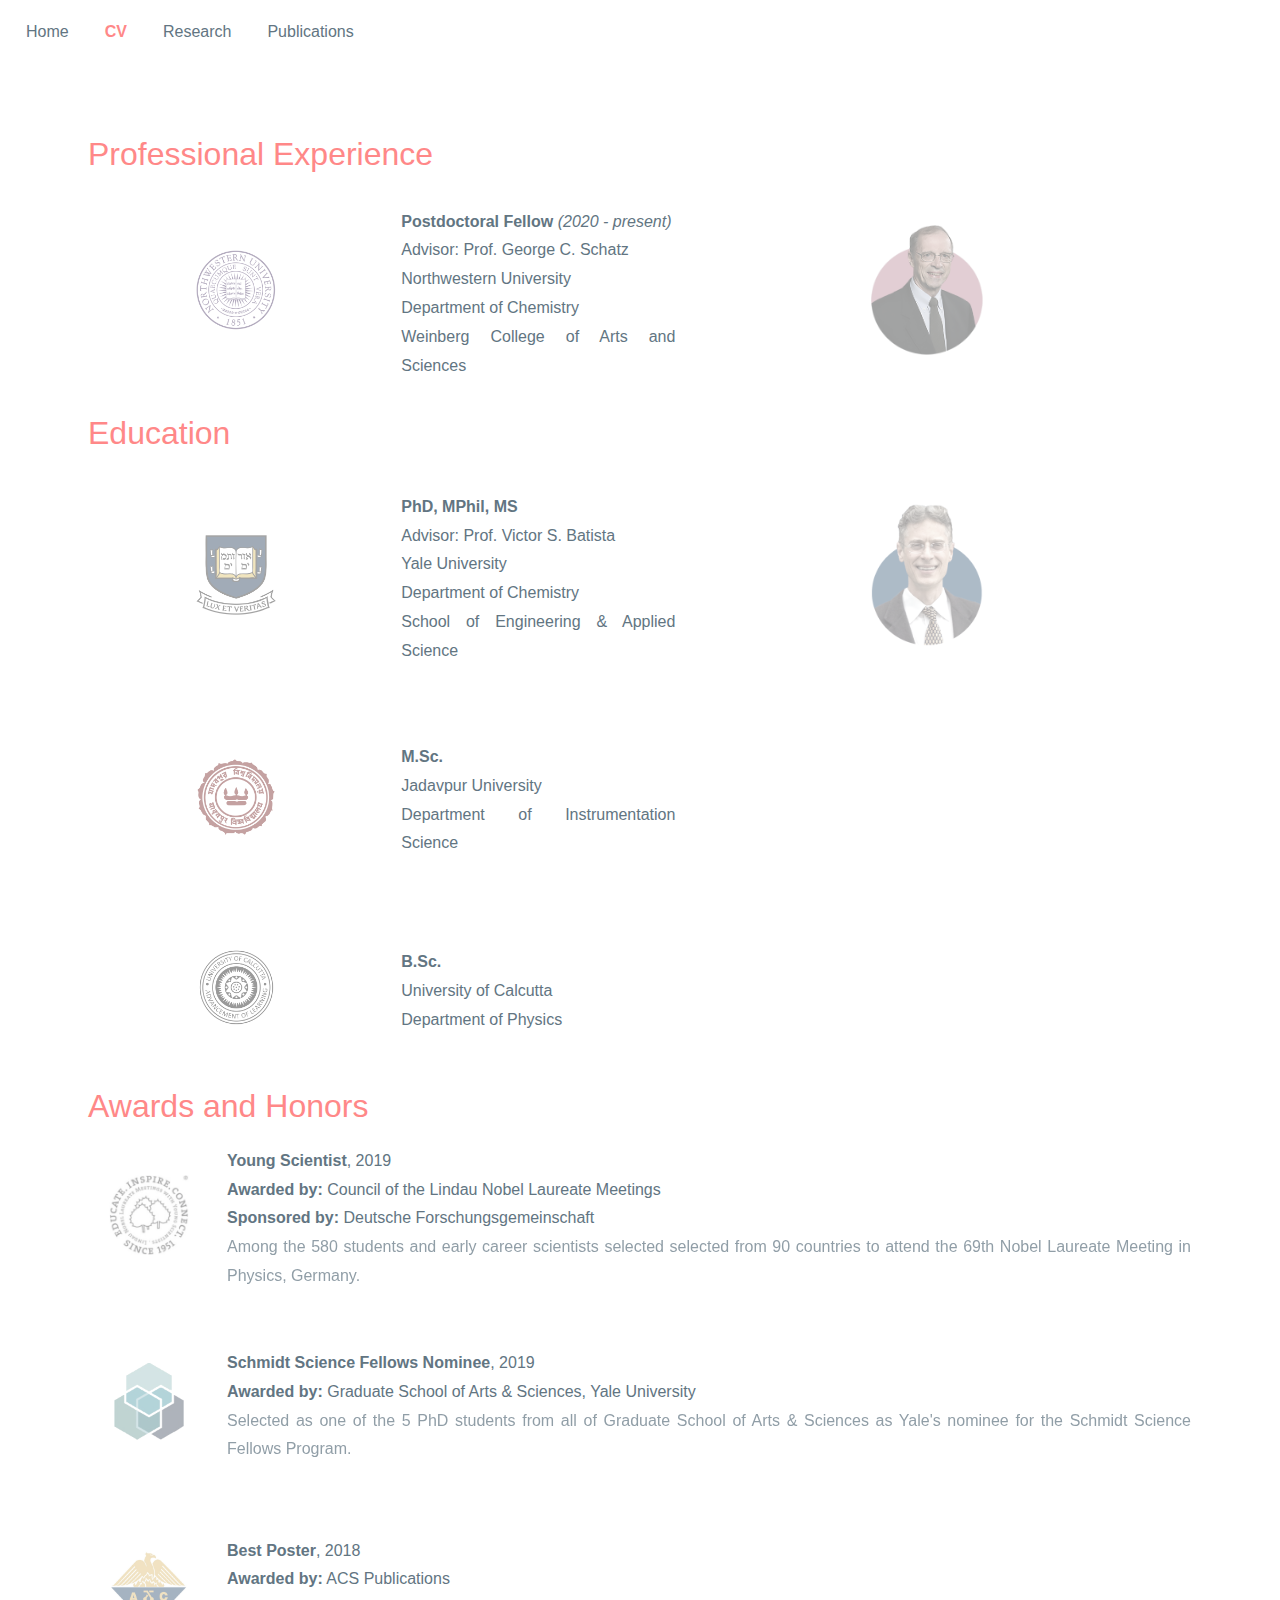
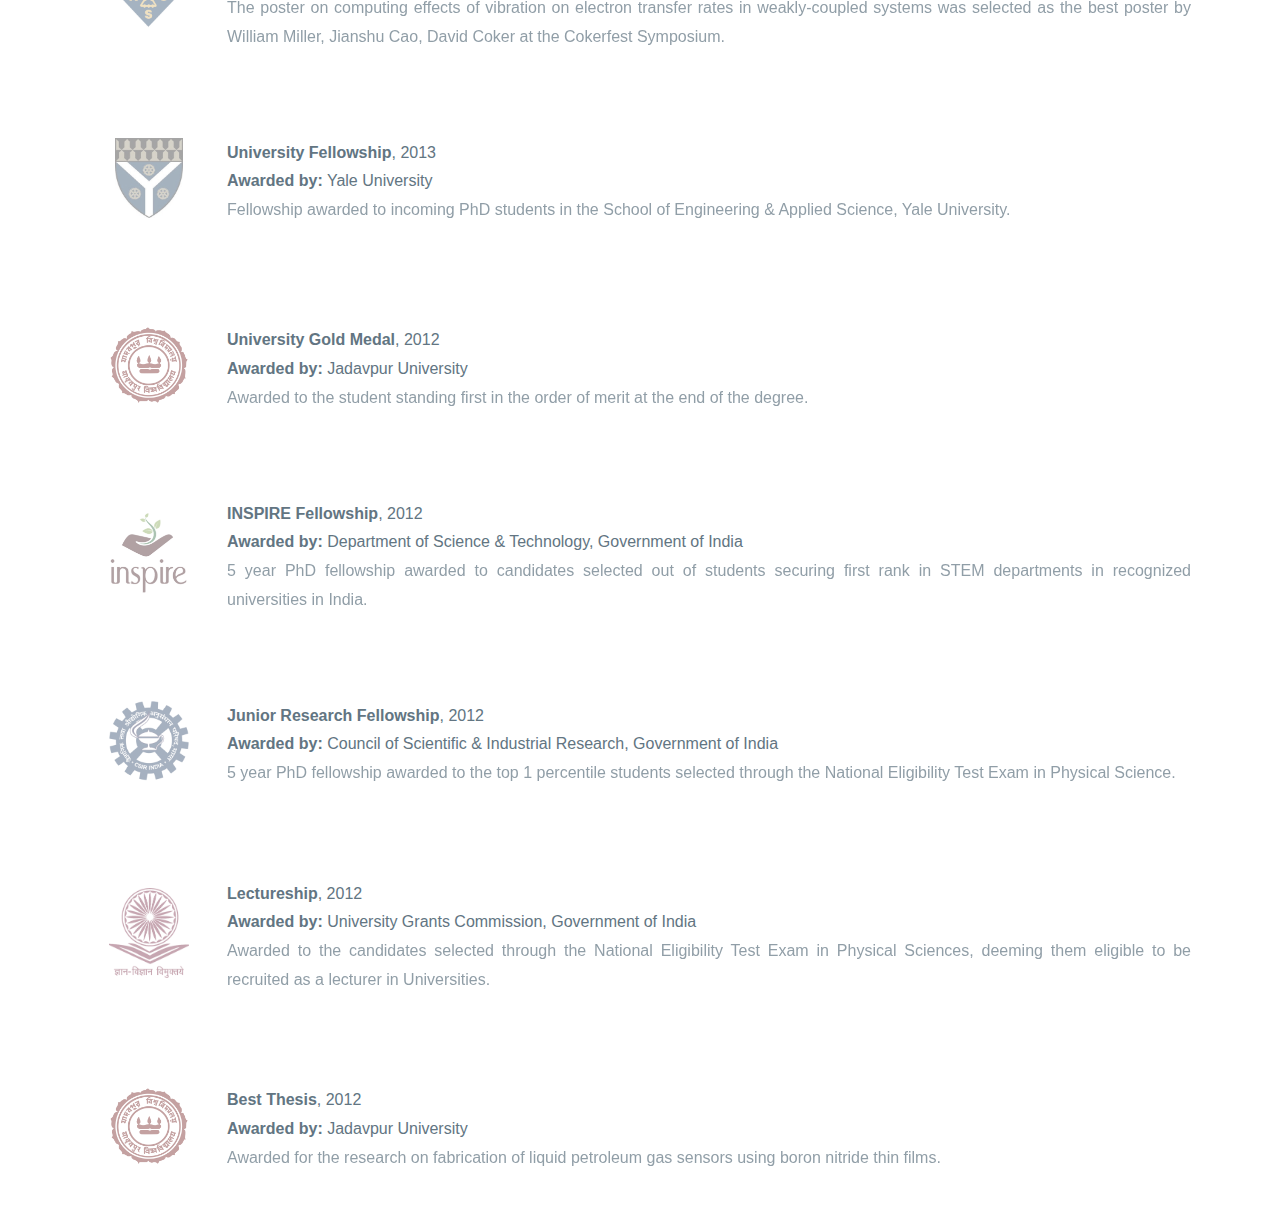
==== cv.html @ 58a960ac "commit_1" ====
<!DOCTYPE html>
<html lang="en">
<head>
    <title>About Me</title>
    <link rel="stylesheet" href="css/styles.css">
<meta charset="UTF-8">
<meta name="viewport" content="width=device-width, initial-scale=1">
<style>
body {
  font-family: Arial, Helvetica, sans-serif;
}
</style>
</head>
<body>

<!-- ================ooooo=============== -->
<!--   ======== NAVIGATION BAR ========   -->
<!-- ================ooooo=============== -->
<div id="navbar" class="sticky">
  <a href="index.html">Home</a>
  <a class="active" href="cv.html">CV</a>
  <a href="research.html">Research</a>
  <a href="publications.html">Publications</a>
</div>
<!-- ================ooooo=============== -->
    
<div style="width:10rem; height:5rem;border:0px solid #000;"></div>
    
<div> <span style="color: #ff8888; text-align: left; font-size: 2rem; padding-left: 5rem"> Professional Experience </span></div>


    
<table style="width:80%">

<!-- ================ooooo=============== -->
<!-- =======POSTDOC NORTHWESTERN ======   -->
<!-- ================ooooo=============== -->
<tr>
    <td style="width:30%"> <div class="color" style="text-align: center;">
<p>
    <a href="https://www.northwestern.edu" style="text-decoration: none;">
    <img src="assets/img/logos/nu.png" style="width:5rem; height:5rem;" alt="" hspace="20">
    </a>
</p>
</div> </td>
    <td style="width:30%"> <b>Postdoctoral Fellow</b> <i>(2020 - present)</i> <br>
        Advisor: Prof. George C. Schatz<br>
        Northwestern University<br>
        Department of Chemistry<br>
        Weinberg College of Arts and Sciences
    </td>
<td> <div class="color" style="text-align: center; padding-left: 0.2 rem" >
<p>
    <a href="https://chemistry.northwestern.edu/people/core-faculty/profiles/george-schatz.html" style="text-decoration: none;">
    <img src="assets/img/images/schatz.png" style="width:7rem;" alt="" hspace="20">
    </a>
</p>
</div> </td>
</tr>
</table>
  
<div> <span style="color: #ff8888; text-align: center; font-size: 2rem; padding-left: 5rem"> Education </span></div>


<table style="width:80%">

<!-- ================ooooo=============== -->
<!--  =========== PHD YALE ============   -->
<!-- ================ooooo=============== -->    
<tr>
    <td style="width:30%"> <div class="color" style="text-align: center;">
<p>
    <a href="https://www.yale.edu" style="text-decoration: none;">
    <img src="assets/img/logos/yale.png" style="width:5rem; height:5rem;" alt="" hspace="20">
    </a>
</p>
</div> </td>
    <td style="width:30%"> <b>PhD, MPhil, MS</b><br>
        Advisor: Prof. Victor S. Batista<br>
        Yale University<br>
        Department of Chemistry<br>
        School of Engineering & Applied Science<br>        
    </td>
<td> <div class="color" style="text-align: center; padding-left: 0.2 rem" >
<p>
    <a href="https://chem.yale.edu/people/victor-batista" style="text-decoration: none;">
    <img src="assets/img/images/batista.png" style="width:7rem;" alt="" hspace="20">
    </a>
</p>
</div> </td>
</tr>

<!-- ================ooooo=============== -->
<!--  =========== MSC JU ==============   -->
<!-- ================ooooo=============== -->
<tr>
    <td style="width:30%"> <div class="color" style="text-align: center;">
<p>
    <a href="http://www.jaduniv.edu.in" style="text-decoration: none;">
    <img src="assets/img/logos/ju.png" style="width:5rem; height:5rem;" alt="" hspace="20">
    </a>
</p>
</div> </td>
    <td style="width:30%"> <b>M.Sc.</b><br>
        Jadavpur University<br>
        Department of Instrumentation Science
    </td>
    <td></td>
</tr>
    
<!-- ================ooooo=============== -->
<!--  =========== BSC CU ==============   -->
<!-- ================ooooo=============== -->    
<tr>
    <td style="width:30%"> <div class="color" style="text-align: center;">
<p>
    <a href="https://www.caluniv.ac.in" style="text-decoration: none;">
    <img src="assets/img/logos/cu.png" style="width:5rem; height:5rem;" alt="" hspace="20">
    </a>
</p>
</div> </td>
    <td style="width:30%"> <b>B.Sc.</b><br>
        University of Calcutta<br>
        Department of Physics
    </td>
    <td></td>
</tr>
</table>
    
<div> <span style="color: #ff8888; text-align: center; font-size: 2rem; padding-left: 5rem"> Awards and Honors </span></div>

<table style="width:100%" class="table">

<!-- ================ooooo=============== -->
<!--  =========== LINDAU MEETING ======   -->
<!-- ================ooooo=============== -->
<tr>
    <td> <div class="color" style="text-align: center;">
<p>
    <a href="https://www.lindau-nobel.org" style="text-decoration: none;">
    <img src="assets/img/logos/lindau.jpeg" style="width:5rem; height:5rem;" alt="" hspace="20">
    </a>
</p>
</div>
    </td>
    <td> <b>Young Scientist</b>, 2019<br>
        <b>Awarded by:</b> Council of the Lindau Nobel Laureate Meetings<br>
        <b>Sponsored by:</b> Deutsche Forschungsgemeinschaft<br>
        <span style="opacity: 70%">Among the 580 students and early career scientists selected selected from 90 countries to attend the 69th Nobel Laureate Meeting in Physics, Germany.</span>
    </td>
</tr>

<!-- ================ooooo=============== -->
<!--  ======= SCHMIDT FELLOWSHIP ======   -->
<!-- ================ooooo=============== -->
<tr>
    <td> <div class="color" style="text-align: center;">
<p>
    <a href="https://schmidtsciencefellows.org" style="text-decoration: none;">
    <img src="assets/img/logos/schmidt.png" style="width:5rem; height:5rem;" alt="" hspace="20">
    </a>
</p>
</div> </td>

<td> <b>Schmidt Science Fellows Nominee</b>, 2019<br>
        <b>Awarded by:</b> Graduate School of Arts & Sciences, Yale University<br>
        <span style="opacity: 70%">Selected as one of the 5 PhD students from all of Graduate School of Arts & Sciences as Yale's nominee for the Schmidt Science Fellows Program.</span>
</td>
</tr>

<!-- ================ooooo=============== -->
<!--   ==== COKERFEST POSTER ACS ======   -->
<!-- ================ooooo=============== -->
<tr>
    <td> <div class="color" style="text-align: center;">
<p>
    <a href="https://pubs.acs.org" style="text-decoration: none;">
    <img src="assets/img/logos/acs.jpg" style="width:5rem; height:5rem;" alt="" hspace="20">
    </a>
</p>
</div> </td>

<td> <b>Best Poster</b>, 2018<br>
        <b>Awarded by:</b> ACS Publications<br>
        <span style="opacity: 70%">The poster on computing effects of vibration on electron transfer rates in weakly-coupled systems was selected as the best poster by William Miller, Jianshu Cao, David Coker at the Cokerfest Symposium.</span>
</td>
</tr>

<!-- ================ooooo=============== -->
<!--   ==== YALE UNIV FELLOWSHIP ======   -->
<!-- ================ooooo=============== -->
<tr>
    <td> <div class="color" style="text-align: center;">
<p>
    <a href="https://seas.yale.edu" style="text-decoration: none;">
    <img src="assets/img/logos/yale_seas.jpeg" style="width:4.2rem; height:5rem;" alt="" hspace="20">
    </a>
</p>
</div> </td>

<td> <b>University Fellowship</b>, 2013<br>
        <b>Awarded by:</b> Yale University<br>
        <span style="opacity: 70%">Fellowship awarded to incoming PhD students in the School of Engineering & Applied Science, Yale University.</span>
</td>
</tr>
    
<!-- ================ooooo=============== -->
<!--   ======== JU GOLD MEDAL =========   -->
<!-- ================ooooo=============== -->
<tr>
    <td> <div class="color" style="text-align: center;">
<p>
    <a href="http://www.jaduniv.edu.in" style="text-decoration: none;">
    <img src="assets/img/logos/ju.png" style="width:5rem; height:5rem;" alt="" hspace="20">
    </a>
</p>
</div> </td>

<td> <b>University Gold Medal</b>, 2012<br>
        <b>Awarded by:</b> Jadavpur University<br>
        <span style="opacity: 70%">Awarded to the student standing first in the order of merit at the end of the degree.</span>
</td>
</tr> 

<!-- ================ooooo=============== -->
<!--   ======== DST INSPIRTE ==========   -->
<!-- ================ooooo=============== -->
<tr>
    <td> <div class="color" style="text-align: center;">
<p>
    <a href="https://www.online-inspire.gov.in" style="text-decoration: none;">
    <img src="assets/img/logos/inspire.png" style="width:5rem; height:5rem;" alt="" hspace="20">
    </a>
</p>
</div> </td>

<td> <b>INSPIRE Fellowship</b>, 2012<br>
        <b>Awarded by:</b> Department of Science & Technology, Government of India<br>
        <span style="opacity: 70%">5 year PhD fellowship awarded to candidates selected out of students securing first rank in STEM departments in recognized universities in India.</span>
</td>
</tr>

<!-- ================ooooo=============== -->
<!--   ============ CSIR JRF ==========   -->
<!-- ================ooooo=============== -->
<tr>
    <td> <div class="color" style="text-align: center;">
<p>
    <a href="https://www.csir.res.in" style="text-decoration: none;">
    <img src="assets/img/logos/csir.png" style="width:5rem; height:5rem;" alt="" hspace="20">
    </a>
</p>
</div> </td>

<td> <b>Junior Research Fellowship</b>, 2012<br>
        <b>Awarded by:</b> Council of Scientific & Industrial Research, Government of India<br>
        <span style="opacity: 70%">5 year PhD fellowship awarded to the top 1 percentile students selected through the National Eligibility Test Exam in Physical Science.</span>
</td>
</tr>    

<!-- ================ooooo=============== -->
<!--  ======== UGC LECTURESHIP ========   -->
<!-- ================ooooo=============== -->
<tr>
    <td> <div class="color" style="text-align: center;">
<p>
    <a href="https://www.ugc.ac.in" style="text-decoration: none;">
    <img src="assets/img/logos/ugc.png" style="width:5rem; height:5.6rem;" alt="" hspace="20">
    </a>
</p>
</div> </td>

<td> <b>Lectureship</b>, 2012<br>
        <b>Awarded by:</b> University Grants Commission, Government of India<br>
        <span style="opacity: 70%">Awarded to the candidates selected through the National Eligibility Test Exam in Physical Sciences, deeming them eligible to be recruited as a lecturer in Universities.</span>
</td>
</tr> 
    
<!-- ================ooooo=============== -->
<!--   ======== BEST THESIS ===========   -->
<!-- ================ooooo=============== -->   
<tr>
    <td> <div class="color" style="text-align: center;">
<p>
    <a href="http://www.jaduniv.edu.in" style="text-decoration: none;">
    <img src="assets/img/logos/ju.png" style="width:5rem; height:5rem;" alt="" hspace="20">
    </a>
</p>
</div> </td>

<td> <b>Best Thesis</b>, 2012<br>
        <b>Awarded by:</b> Jadavpur University<br>
        <span style="opacity: 70%">Awarded for the research on fabrication of liquid petroleum gas sensors using boron nitride thin films.</span>
</td>
</tr>
    
</table>
</body>
</html>
---- css/styles.css ----
/* =========================================== */
/* ==== TABLE STYLE FOR PUBLICATIONS LIST ==== */
/* =========================================== */
.table, tr, td {
  border:1px solid #ffffff;
  border-collapse: collapse;
  text-align: justify;
  padding-bottom: 1rem;
  padding-top: 1rem;
}

th:nth-child(even),td:nth-child(odd) {
    font-size: 25pt ;
    font-weight: bolder;
    color: #ff8888;
    padding-left: 5rem;
    width:10%;
}

th:nth-child(even),td:nth-child(even) {
    font-size: 16;
    color: #627582;
    padding-left: 1rem;
    padding-right: 5rem;
    width:90%;
    line-height: 1.8;
    text-align: justify;
}
/* =========================================== */


/* Style the navbar */
#navbar {
  overflow: hidden;
  background-color: #ffffff;
}

/* Navbar links */
#navbar a {
  float: left;
  display: block;
  color: #627582;
  text-align: center;
  padding: 15px 18px;
  text-decoration: none;
  font-size: 16px;
  position: sticky;
    top: 0;
}

/* Change the color of links on hover */
#navbar a:hover {
  background-color: #ffffff;
  color: #627582;
  font-size: 20px;
}

/* Add a color to the active/current link */
#navbar a.active {
  background-color: #ffffff;
  color: #ff8888;
  font-size: 16px;
  font-weight: bolder;
}

/* Page content */
.content {
  padding: 16px;
}

/* The sticky class is added to the navbar with JS when it reaches its scroll position */
.sticky {
  position: fixed;
  position: -webkit-sticky;
  position: sticky;
  top: 0;
  width: 100%;
}

/* Add some top padding to the page content to prevent sudden quick movement (as the navigation bar gets a new position at the top of the page (position:fixed and top:0) */
.sticky + .content {
  padding-top: 60px;
}



/* ==== HOVER SATURATION EFFECT ==== */
.color img{
filter: grayscale(50%);
opacity: 0.4;
-webkit-filter: grayscale(50%);
-webkit-transition: all 1s ease;
}

.color img:hover{
opacity: 0.8;
filter: grayscale(0%);
filter: gray;
-webkit-filter: grayscale(0%);
filter: none;
transition: 1s ease;
}


/* ==== HOVER GROW EFFECT ==== */
.grow img{
transition: 1s ease;
}

.grow img:hover{
-webkit-transform: scale(1.2);
-ms-transform: scale(1.2);
transform: scale(1.2);
transition: 1s ease;
}






.center {
  display: block;
  margin-left: auto;
  margin-right: auto;
  width: 20%;
}

.bigtextcenter {
  color: #627582;
  font-size: 30px;
  text-align: center;
}

.smalltextcenter {
  color: #627582;
  font-size: 15px;
  text-align: center;
}

.pubno {
  color: #627582;
  font-size: 15px;
  padding: 5em 5rem;
  line-height: 1.8;
  text-align: justify;
}

.publist {
  color: #627582;
  font-size: 15px;
  padding: 5rem;
  line-height: 1.8;
  text-align: justify;
}


div.container {
      display:inline-block;
    }

    p {
      text-align:center;
    }
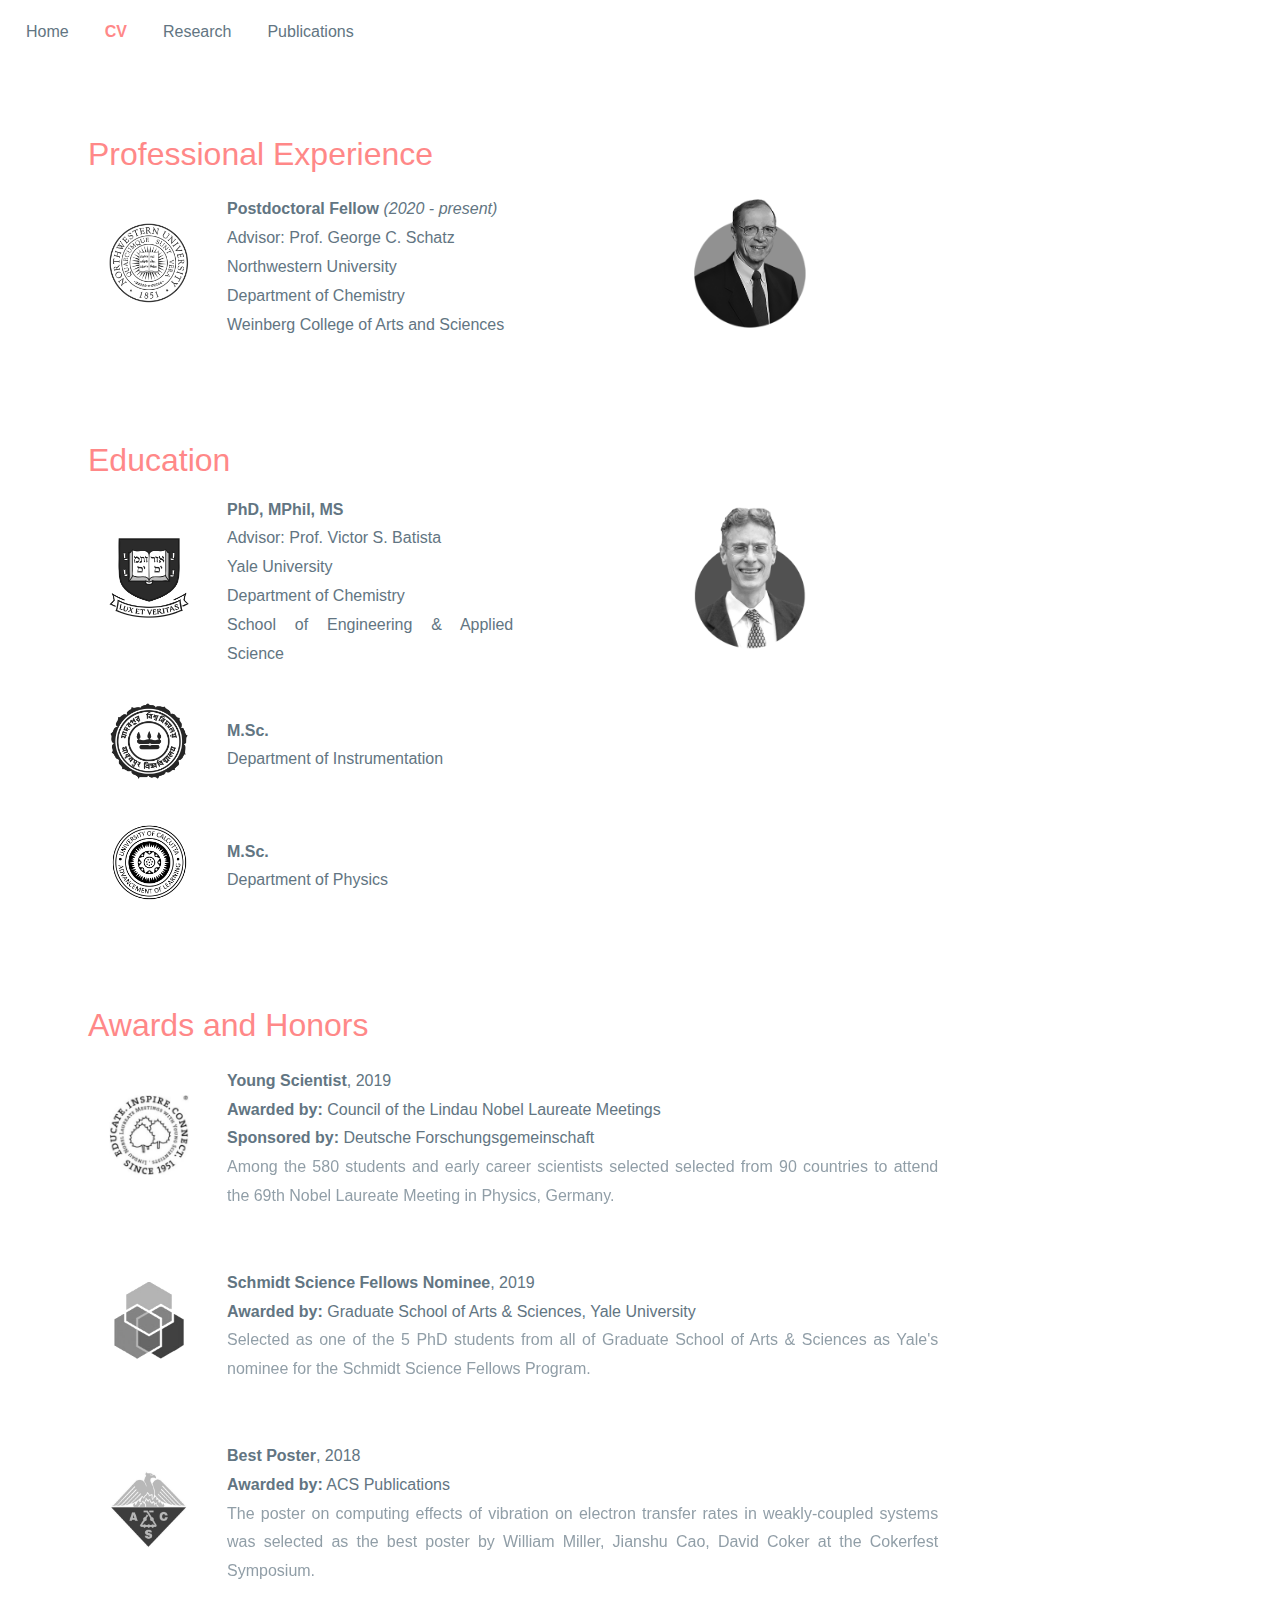
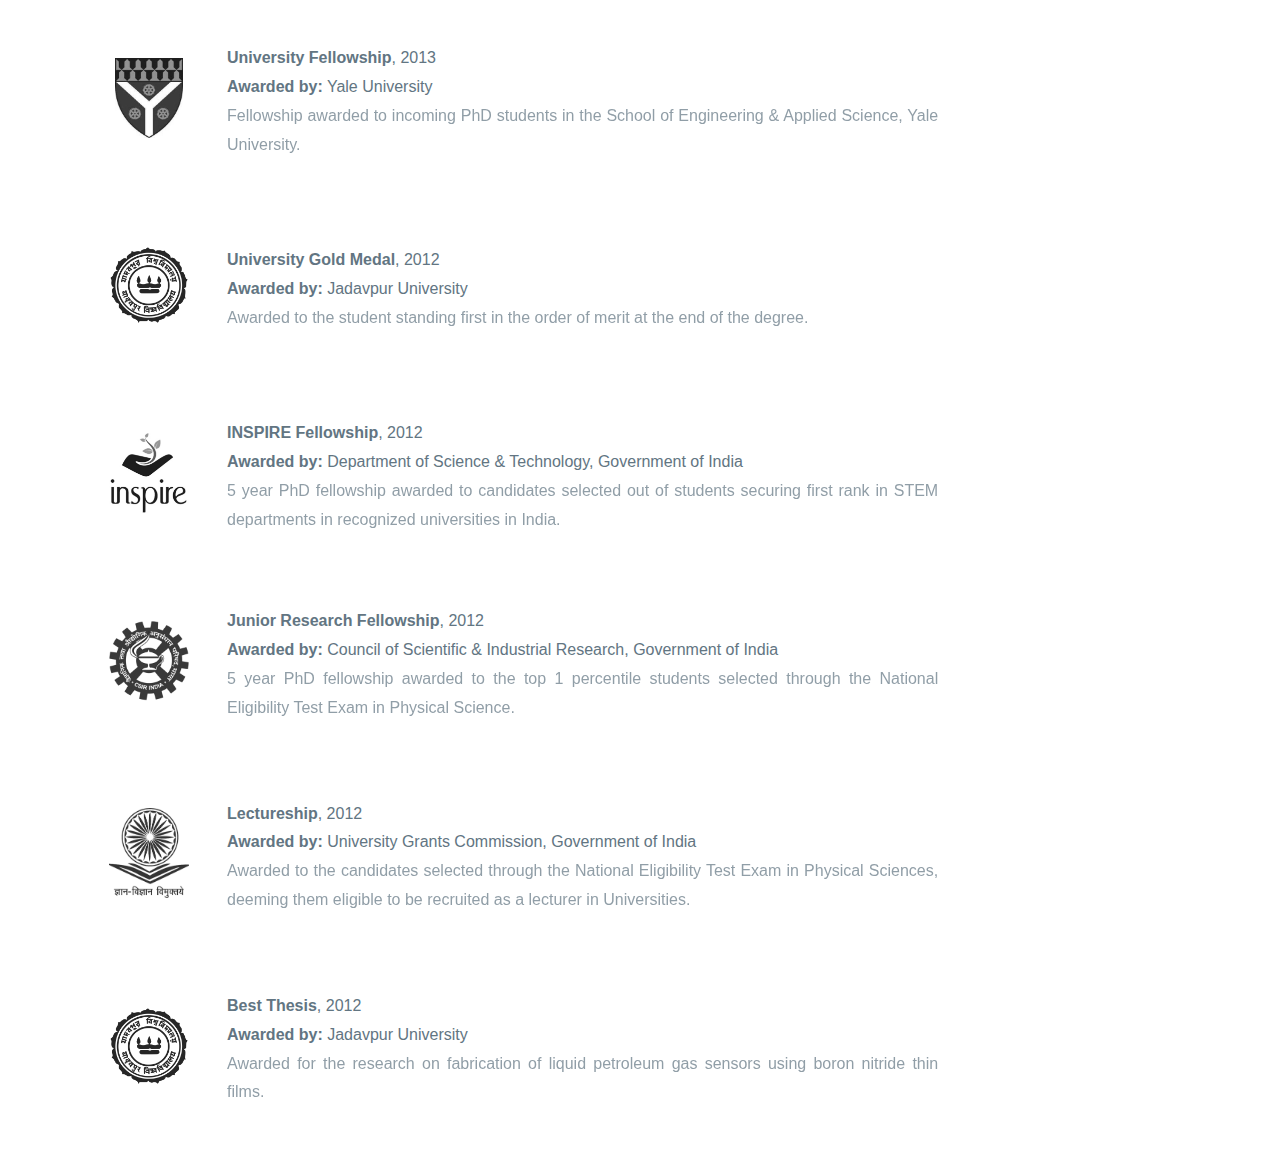
==== commit 51b28eea: "commit_1" ====
--- a/cv.html
+++ b/cv.html
@@ -30,112 +30,142 @@
 
 
     
-<table style="width:80%">
+<table style="width:80%" class="table">
 
 <!-- ================ooooo=============== -->
 <!-- =======POSTDOC NORTHWESTERN ======   -->
 <!-- ================ooooo=============== -->
 <tr>
-    <td style="width:30%"> <div class="color" style="text-align: center;">
+    <td style="width:20%"> <div class="saturate" style="text-align: center;">
 <p>
     <a href="https://www.northwestern.edu" style="text-decoration: none;">
     <img src="assets/img/logos/nu.png" style="width:5rem; height:5rem;" alt="" hspace="20">
     </a>
 </p>
 </div> </td>
-    <td style="width:30%"> <b>Postdoctoral Fellow</b> <i>(2020 - present)</i> <br>
+<td style="width:40%">
+    <div style="padding-left: 0rem">
+    <b>Postdoctoral Fellow</b> <i>(2020 - present)</i> <br>
         Advisor: Prof. George C. Schatz<br>
         Northwestern University<br>
         Department of Chemistry<br>
         Weinberg College of Arts and Sciences
-    </td>
-<td> <div class="color" style="text-align: center; padding-left: 0.2 rem" >
-<p>
+    </div>
+    </td>
+<td style="width:20%"> <div class="saturate" style="text-align: center; padding-left: 0rem" >
+
     <a href="https://chemistry.northwestern.edu/people/core-faculty/profiles/george-schatz.html" style="text-decoration: none;">
     <img src="assets/img/images/schatz.png" style="width:7rem;" alt="" hspace="20">
     </a>
-</p>
-</div> </td>
+
+</div> </td>
+    <td style="width:20%">
+    </td>
 </tr>
 </table>
-  
-<div> <span style="color: #ff8888; text-align: center; font-size: 2rem; padding-left: 5rem"> Education </span></div>
-
-
-<table style="width:80%">
+    
+    
+    
+<div style="width:10rem; height:5rem;border:0px solid #000;"></div>
+    
+<div> <span style="color: #ff8888; text-align: left; font-size: 2rem; padding-left: 5rem"> Education </span></div>
+
+<table style="width:80%" class="table">
 
 <!-- ================ooooo=============== -->
 <!--  =========== PHD YALE ============   -->
-<!-- ================ooooo=============== -->    
-<tr>
-    <td style="width:30%"> <div class="color" style="text-align: center;">
+<!-- ================ooooo=============== --> 
+<tr>
+    <td style="width:20%"> <div class="saturate" style="text-align: center;">
 <p>
     <a href="https://www.yale.edu" style="text-decoration: none;">
     <img src="assets/img/logos/yale.png" style="width:5rem; height:5rem;" alt="" hspace="20">
     </a>
 </p>
 </div> </td>
-    <td style="width:30%"> <b>PhD, MPhil, MS</b><br>
+<td style="width:40%">
+    <div style="padding-left: 0rem">
+    <b>PhD, MPhil, MS</b><br>
         Advisor: Prof. Victor S. Batista<br>
         Yale University<br>
         Department of Chemistry<br>
-        School of Engineering & Applied Science<br>        
-    </td>
-<td> <div class="color" style="text-align: center; padding-left: 0.2 rem" >
-<p>
+        School of Engineering & Applied Science
+    </div>
+    </td>
+<td style="width:20%"> <div class="saturate" style="text-align: center; padding-left: 0rem" >
+
     <a href="https://chem.yale.edu/people/victor-batista" style="text-decoration: none;">
     <img src="assets/img/images/batista.png" style="width:7rem;" alt="" hspace="20">
     </a>
-</p>
-</div> </td>
-</tr>
-
+
+</div> </td>
+    <td style="width:20%">
+    </td>
+</tr>
 <!-- ================ooooo=============== -->
 <!--  =========== MSC JU ==============   -->
 <!-- ================ooooo=============== -->
 <tr>
-    <td style="width:30%"> <div class="color" style="text-align: center;">
-<p>
+    <td style="width:20%"> <div class="saturate" style="text-align: center;">
     <a href="http://www.jaduniv.edu.in" style="text-decoration: none;">
     <img src="assets/img/logos/ju.png" style="width:5rem; height:5rem;" alt="" hspace="20">
     </a>
-</p>
-</div> </td>
-    <td style="width:30%"> <b>M.Sc.</b><br>
-        Jadavpur University<br>
-        Department of Instrumentation Science
-    </td>
-    <td></td>
-</tr>
-    
+</div> </td>
+<td style="width:40%">
+    <div style="padding-left: 0rem">
+        <b>M.Sc.</b><br>
+        Department of Instrumentation<br>
+    </div>
+</td>
+<td style="width:20%"></td>
+<td style="width:20%"></td>
+</tr>
 <!-- ================ooooo=============== -->
 <!--  =========== BSC CU ==============   -->
-<!-- ================ooooo=============== -->    
-<tr>
-    <td style="width:30%"> <div class="color" style="text-align: center;">
-<p>
+<!-- ================ooooo=============== -->     
+<tr>
+    <td style="width:20%"> <div class="saturate" style="text-align: center;">
     <a href="https://www.caluniv.ac.in" style="text-decoration: none;">
     <img src="assets/img/logos/cu.png" style="width:5rem; height:5rem;" alt="" hspace="20">
     </a>
-</p>
-</div> </td>
-    <td style="width:30%"> <b>B.Sc.</b><br>
-        University of Calcutta<br>
-        Department of Physics
-    </td>
-    <td></td>
-</tr>
+</div> </td>
+<td style="width:40%">
+    <div style="padding-left: 0rem">
+        <b>M.Sc.</b><br>
+        Department of Physics<br>
+    </div>
+</td>
+<td style="width:20%"></td>
+<td style="width:20%"></td>
+</tr>
+    
 </table>
-    
+
+<div style="width:10rem; height:5rem;border:0px solid #000;"></div>
+    
+    
+    
+    
+    
+    
+    
+    
+    
+    
+    
+    
+    
+    
+
 <div> <span style="color: #ff8888; text-align: center; font-size: 2rem; padding-left: 5rem"> Awards and Honors </span></div>
 
-<table style="width:100%" class="table">
+<table style="width:80%" class="table">
 
 <!-- ================ooooo=============== -->
 <!--  =========== LINDAU MEETING ======   -->
 <!-- ================ooooo=============== -->
 <tr>
-    <td> <div class="color" style="text-align: center;">
+    <td style="width:20%"> <div class="saturate" style="text-align: center;">
 <p>
     <a href="https://www.lindau-nobel.org" style="text-decoration: none;">
     <img src="assets/img/logos/lindau.jpeg" style="width:5rem; height:5rem;" alt="" hspace="20">
@@ -154,7 +184,7 @@
 <!--  ======= SCHMIDT FELLOWSHIP ======   -->
 <!-- ================ooooo=============== -->
 <tr>
-    <td> <div class="color" style="text-align: center;">
+    <td> <div class="saturate" style="text-align: center;">
 <p>
     <a href="https://schmidtsciencefellows.org" style="text-decoration: none;">
     <img src="assets/img/logos/schmidt.png" style="width:5rem; height:5rem;" alt="" hspace="20">
@@ -172,7 +202,7 @@
 <!--   ==== COKERFEST POSTER ACS ======   -->
 <!-- ================ooooo=============== -->
 <tr>
-    <td> <div class="color" style="text-align: center;">
+    <td> <div class="saturate" style="text-align: center;">
 <p>
     <a href="https://pubs.acs.org" style="text-decoration: none;">
     <img src="assets/img/logos/acs.jpg" style="width:5rem; height:5rem;" alt="" hspace="20">
@@ -190,7 +220,7 @@
 <!--   ==== YALE UNIV FELLOWSHIP ======   -->
 <!-- ================ooooo=============== -->
 <tr>
-    <td> <div class="color" style="text-align: center;">
+    <td> <div class="saturate" style="text-align: center;">
 <p>
     <a href="https://seas.yale.edu" style="text-decoration: none;">
     <img src="assets/img/logos/yale_seas.jpeg" style="width:4.2rem; height:5rem;" alt="" hspace="20">
@@ -208,7 +238,7 @@
 <!--   ======== JU GOLD MEDAL =========   -->
 <!-- ================ooooo=============== -->
 <tr>
-    <td> <div class="color" style="text-align: center;">
+    <td> <div class="saturate" style="text-align: center;">
 <p>
     <a href="http://www.jaduniv.edu.in" style="text-decoration: none;">
     <img src="assets/img/logos/ju.png" style="width:5rem; height:5rem;" alt="" hspace="20">
@@ -226,7 +256,7 @@
 <!--   ======== DST INSPIRTE ==========   -->
 <!-- ================ooooo=============== -->
 <tr>
-    <td> <div class="color" style="text-align: center;">
+    <td> <div class="saturate" style="text-align: center;">
 <p>
     <a href="https://www.online-inspire.gov.in" style="text-decoration: none;">
     <img src="assets/img/logos/inspire.png" style="width:5rem; height:5rem;" alt="" hspace="20">
@@ -244,7 +274,7 @@
 <!--   ============ CSIR JRF ==========   -->
 <!-- ================ooooo=============== -->
 <tr>
-    <td> <div class="color" style="text-align: center;">
+    <td> <div class="saturate" style="text-align: center;">
 <p>
     <a href="https://www.csir.res.in" style="text-decoration: none;">
     <img src="assets/img/logos/csir.png" style="width:5rem; height:5rem;" alt="" hspace="20">
@@ -262,7 +292,7 @@
 <!--  ======== UGC LECTURESHIP ========   -->
 <!-- ================ooooo=============== -->
 <tr>
-    <td> <div class="color" style="text-align: center;">
+    <td> <div class="saturate" style="text-align: center;">
 <p>
     <a href="https://www.ugc.ac.in" style="text-decoration: none;">
     <img src="assets/img/logos/ugc.png" style="width:5rem; height:5.6rem;" alt="" hspace="20">
@@ -280,7 +310,7 @@
 <!--   ======== BEST THESIS ===========   -->
 <!-- ================ooooo=============== -->   
 <tr>
-    <td> <div class="color" style="text-align: center;">
+    <td> <div class="saturate" style="text-align: center;">
 <p>
     <a href="http://www.jaduniv.edu.in" style="text-decoration: none;">
     <img src="assets/img/logos/ju.png" style="width:5rem; height:5rem;" alt="" hspace="20">
--- a/css/styles.css
+++ b/css/styles.css
@@ -27,6 +27,10 @@
     text-align: justify;
 }
 /* =========================================== */
+
+
+
+
 
 
 /* Style the navbar */
@@ -86,9 +90,9 @@
 
 /* ==== HOVER SATURATION EFFECT ==== */
 .color img{
-filter: grayscale(50%);
+filter: grayscale(70%);
 opacity: 0.4;
--webkit-filter: grayscale(50%);
+-webkit-filter: grayscale(70%);
 -webkit-transition: all 1s ease;
 }
 
@@ -114,10 +118,32 @@
 transition: 1s ease;
 }
 
+/* ==== HOVER SATURATION EFFECT ==== */
+.saturate img{
+filter: grayscale(100%);
+opacity: 1;
+-webkit-filter: grayscale(100%);
+-webkit-transition: all 1s ease;
+}
+
+.saturate img:hover{
+opacity: 1;
+filter: grayscale(0%);
+filter: gray;
+-webkit-filter: grayscale(0%);
+filter: none;
+transition: 1s ease;
+}
 
 
 
 
+.colortext{
+  color: #627582;
+}
+.colortext:hover {
+color: #ff8888;
+}
 
 .center {
   display: block;
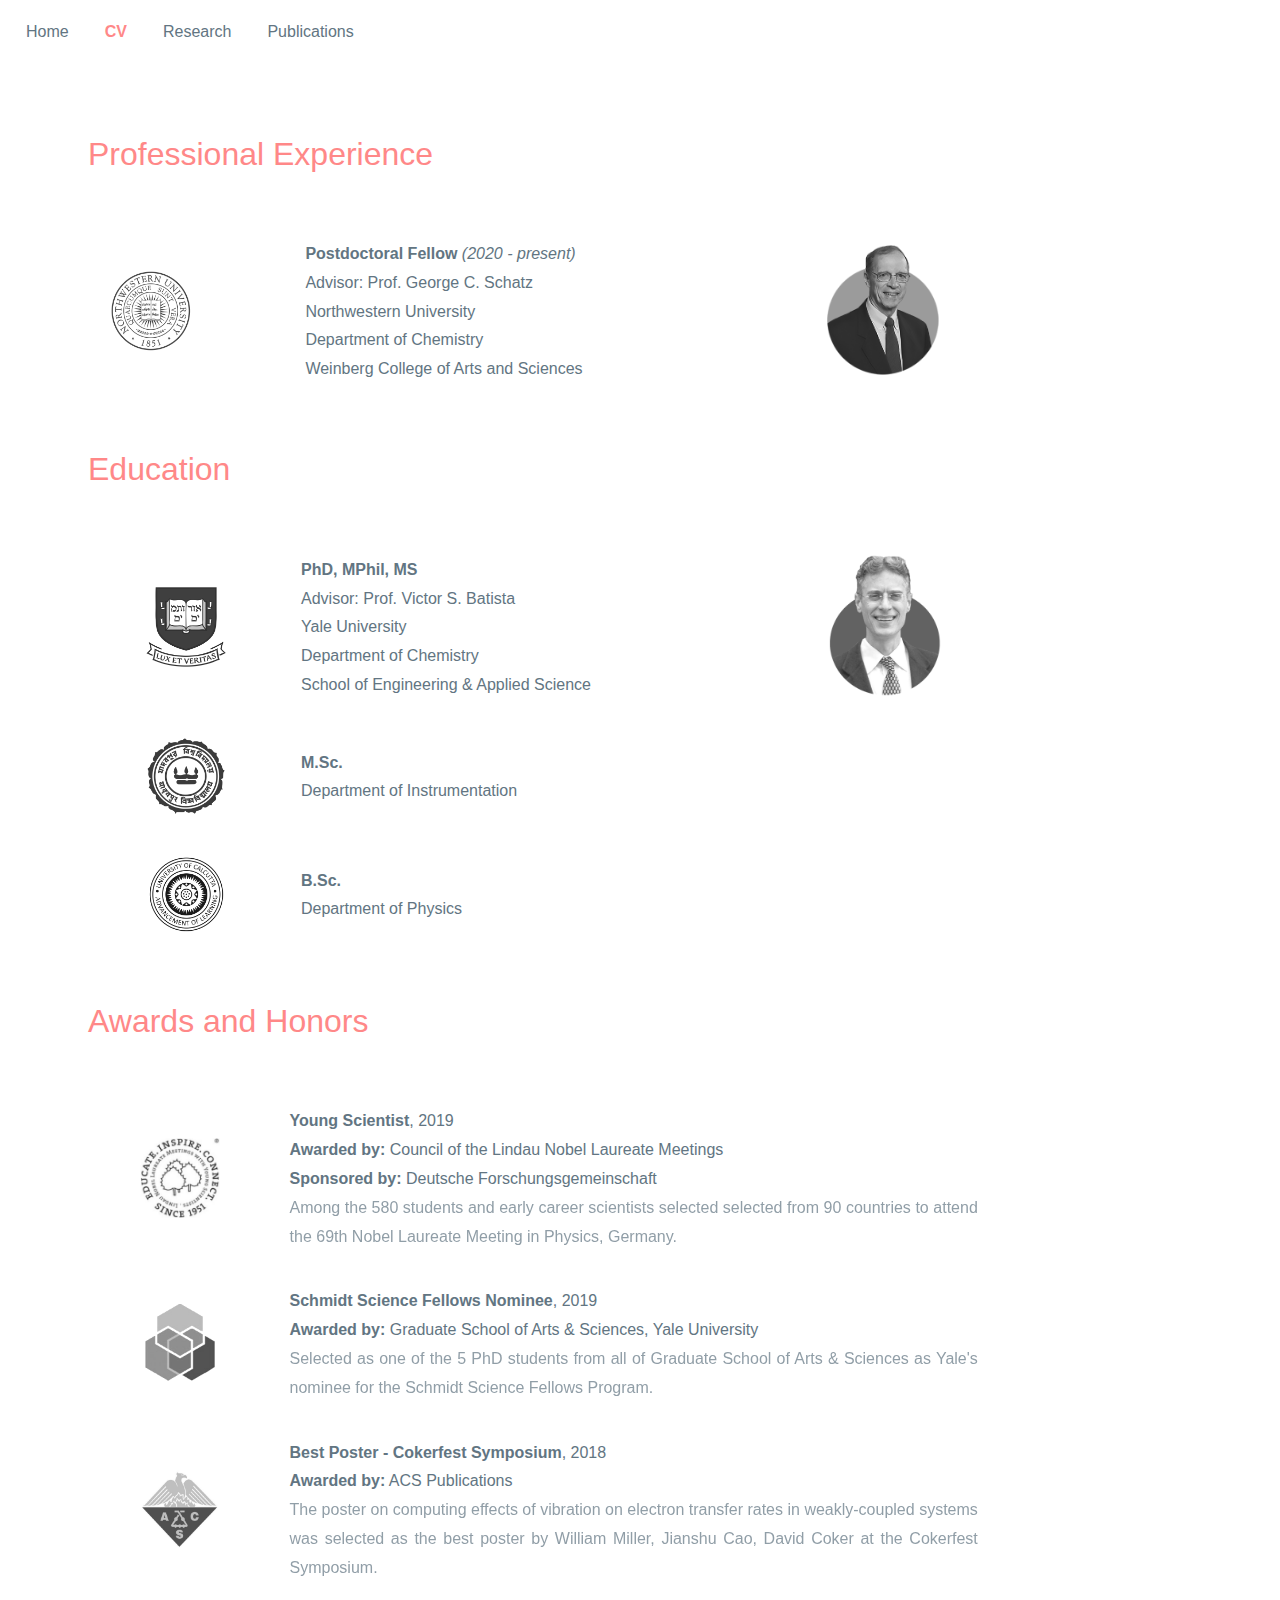
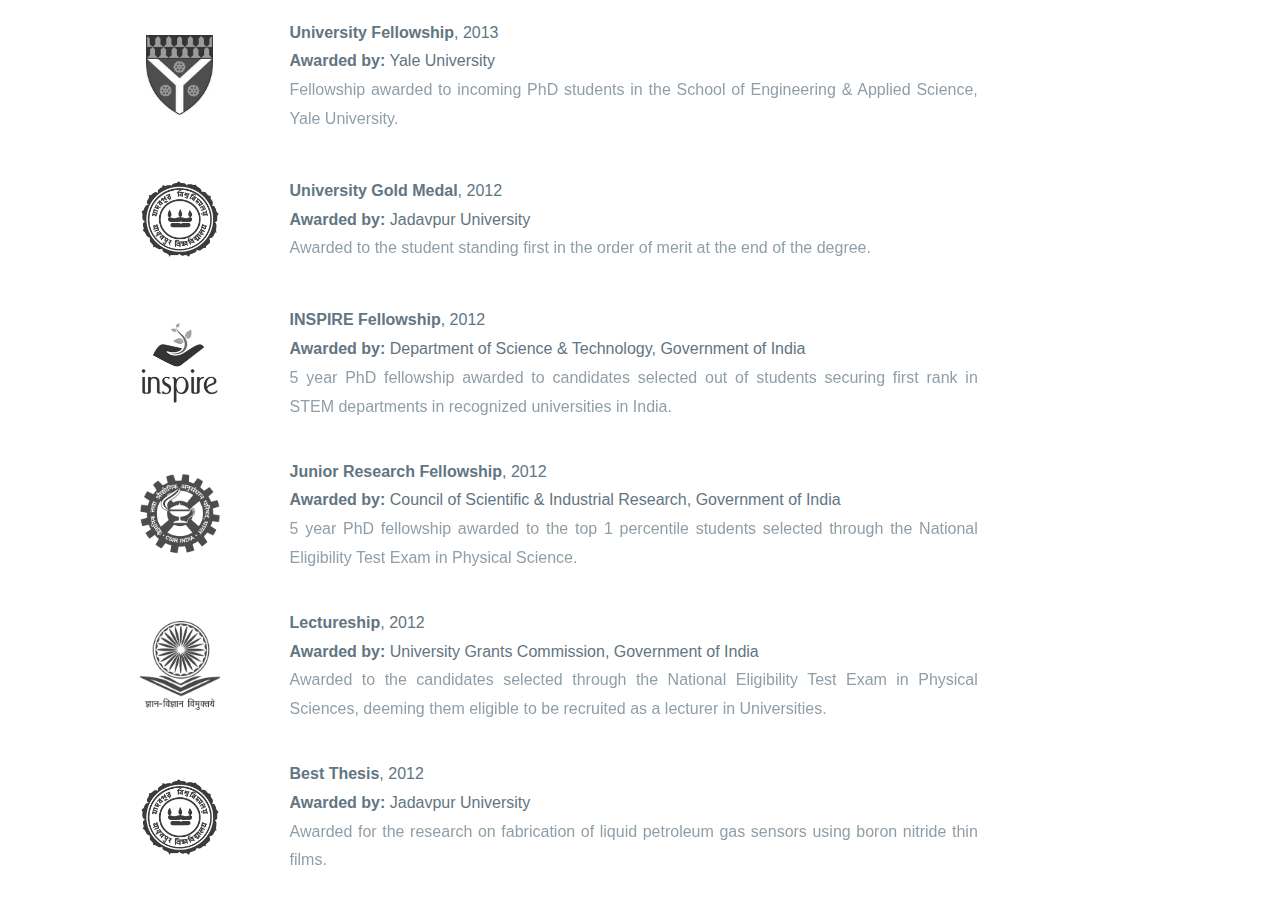
==== commit 40528f29: "commit_1" ====
--- a/cv.html
+++ b/cv.html
@@ -25,65 +25,65 @@
 <!-- ================ooooo=============== -->
     
 <div style="width:10rem; height:5rem;border:0px solid #000;"></div>
-    
-<div> <span style="color: #ff8888; text-align: left; font-size: 2rem; padding-left: 5rem"> Professional Experience </span></div>
-
-
-    
-<table style="width:80%" class="table">
+
+<div style="padding-left: 5rem; padding-right: 3rem">
+
+<div> <span style="color: #ff8888; text-align: left; font-size: 2rem; padding-left: 0rem"> Professional Experience </span></div>
+
+<div style="width:10rem; height:3rem;border:0px solid #000;"></div>
+    
+<table style="width:80%" class="table2">
 
 <!-- ================ooooo=============== -->
 <!-- =======POSTDOC NORTHWESTERN ======   -->
 <!-- ================ooooo=============== -->
 <tr>
-    <td style="width:20%"> <div class="saturate" style="text-align: center;">
+    <td> <div class="saturate" style="text-align: left;">
 <p>
     <a href="https://www.northwestern.edu" style="text-decoration: none;">
     <img src="assets/img/logos/nu.png" style="width:5rem; height:5rem;" alt="" hspace="20">
     </a>
 </p>
 </div> </td>
-<td style="width:40%">
-    <div style="padding-left: 0rem">
+<td>
     <b>Postdoctoral Fellow</b> <i>(2020 - present)</i> <br>
         Advisor: Prof. George C. Schatz<br>
         Northwestern University<br>
         Department of Chemistry<br>
         Weinberg College of Arts and Sciences
-    </div>
-    </td>
-<td style="width:20%"> <div class="saturate" style="text-align: center; padding-left: 0rem" >
+</td>
+<td> <div class="saturate" style="text-align: center; padding-left: 0rem" >
 
     <a href="https://chemistry.northwestern.edu/people/core-faculty/profiles/george-schatz.html" style="text-decoration: none;">
-    <img src="assets/img/images/schatz.png" style="width:7rem;" alt="" hspace="20">
-    </a>
-
-</div> </td>
-    <td style="width:20%">
-    </td>
+    <img src="assets/img/images/schatz.png" style="width:7rem;" alt="" hspace="0">
+    </a>
+
+</div> </td>
 </tr>
 </table>
     
     
     
-<div style="width:10rem; height:5rem;border:0px solid #000;"></div>
-    
-<div> <span style="color: #ff8888; text-align: left; font-size: 2rem; padding-left: 5rem"> Education </span></div>
-
-<table style="width:80%" class="table">
+<div style="width:10rem; height:3rem;border:0px solid #000;"></div>
+    
+<div> <span style="color: #ff8888; text-align: left; font-size: 2rem; padding-left: 0rem"> Education </span></div>
+
+<div style="width:10rem; height:3rem;border:0px solid #000;"></div>
+    
+<table style="width:80%" class="table2">
 
 <!-- ================ooooo=============== -->
 <!--  =========== PHD YALE ============   -->
 <!-- ================ooooo=============== --> 
 <tr>
-    <td style="width:20%"> <div class="saturate" style="text-align: center;">
+    <td > <div class="saturate" style="text-align: center;">
 <p>
     <a href="https://www.yale.edu" style="text-decoration: none;">
     <img src="assets/img/logos/yale.png" style="width:5rem; height:5rem;" alt="" hspace="20">
     </a>
 </p>
 </div> </td>
-<td style="width:40%">
+<td>
     <div style="padding-left: 0rem">
     <b>PhD, MPhil, MS</b><br>
         Advisor: Prof. Victor S. Batista<br>
@@ -92,74 +92,72 @@
         School of Engineering & Applied Science
     </div>
     </td>
-<td style="width:20%"> <div class="saturate" style="text-align: center; padding-left: 0rem" >
+<td> <div class="saturate" style="text-align: center; padding-left: 0rem" >
 
     <a href="https://chem.yale.edu/people/victor-batista" style="text-decoration: none;">
-    <img src="assets/img/images/batista.png" style="width:7rem;" alt="" hspace="20">
-    </a>
-
-</div> </td>
-    <td style="width:20%">
-    </td>
+    <img src="assets/img/images/batista.png" style="width:7rem;" alt="" hspace="0">
+    </a>
+
+</div> </td>
+
 </tr>
 <!-- ================ooooo=============== -->
 <!--  =========== MSC JU ==============   -->
 <!-- ================ooooo=============== -->
 <tr>
-    <td style="width:20%"> <div class="saturate" style="text-align: center;">
+    <td> <div class="saturate" style="text-align: center;">
     <a href="http://www.jaduniv.edu.in" style="text-decoration: none;">
     <img src="assets/img/logos/ju.png" style="width:5rem; height:5rem;" alt="" hspace="20">
     </a>
 </div> </td>
-<td style="width:40%">
+<td>
     <div style="padding-left: 0rem">
         <b>M.Sc.</b><br>
         Department of Instrumentation<br>
     </div>
 </td>
-<td style="width:20%"></td>
-<td style="width:20%"></td>
+    
 </tr>
 <!-- ================ooooo=============== -->
 <!--  =========== BSC CU ==============   -->
 <!-- ================ooooo=============== -->     
 <tr>
-    <td style="width:20%"> <div class="saturate" style="text-align: center;">
+    <td> <div class="saturate" style="text-align: center;">
     <a href="https://www.caluniv.ac.in" style="text-decoration: none;">
     <img src="assets/img/logos/cu.png" style="width:5rem; height:5rem;" alt="" hspace="20">
     </a>
 </div> </td>
-<td style="width:40%">
+<td>
     <div style="padding-left: 0rem">
-        <b>M.Sc.</b><br>
+        <b>B.Sc.</b><br>
         Department of Physics<br>
     </div>
 </td>
-<td style="width:20%"></td>
-<td style="width:20%"></td>
+
 </tr>
     
 </table>
 
-<div style="width:10rem; height:5rem;border:0px solid #000;"></div>
-    
-    
-    
-    
-    
-    
-    
-    
-    
-    
-    
-    
-    
-    
-
-<div> <span style="color: #ff8888; text-align: center; font-size: 2rem; padding-left: 5rem"> Awards and Honors </span></div>
-
-<table style="width:80%" class="table">
+<div style="width:10rem; height:3rem;border:0px solid #000;"></div>
+    
+    
+    
+    
+    
+    
+    
+    
+    
+    
+    
+    
+    
+    
+
+<div> <span style="color: #ff8888; text-align: center; font-size: 2rem; padding-left: 0rem"> Awards and Honors </span></div>
+<div style="width:10rem; height:3rem;border:0px solid #000;"></div>
+    
+<table style="width:80%" class="table2">
 
 <!-- ================ooooo=============== -->
 <!--  =========== LINDAU MEETING ======   -->
@@ -210,7 +208,7 @@
 </p>
 </div> </td>
 
-<td> <b>Best Poster</b>, 2018<br>
+<td> <b>Best Poster - Cokerfest Symposium</b>, 2018<br>
         <b>Awarded by:</b> ACS Publications<br>
         <span style="opacity: 70%">The poster on computing effects of vibration on electron transfer rates in weakly-coupled systems was selected as the best poster by William Miller, Jianshu Cao, David Coker at the Cokerfest Symposium.</span>
 </td>
@@ -325,5 +323,6 @@
 </tr>
     
 </table>
+    </div>
 </body>
 </html>--- a/css/styles.css
+++ b/css/styles.css
@@ -1,7 +1,8 @@
 /* =========================================== */
 /* ==== TABLE STYLE FOR PUBLICATIONS LIST ==== */
 /* =========================================== */
-.table, tr, td {
+table.table1
+table.table1 tr, td {
   border:1px solid #ffffff;
   border-collapse: collapse;
   text-align: justify;
@@ -9,19 +10,20 @@
   padding-top: 1rem;
 }
 
-th:nth-child(even),td:nth-child(odd) {
+table.table1 th:nth-child(even),table.table1 td:nth-child(1) {
     font-size: 25pt ;
     font-weight: bolder;
     color: #ff8888;
-    padding-left: 5rem;
+    padding-left: 0rem;
+    padding-right: 2rem;
     width:10%;
 }
 
-th:nth-child(even),td:nth-child(even) {
+table.table1 th:nth-child(even),table.table1 td:nth-child(2) {
     font-size: 16;
     color: #627582;
-    padding-left: 1rem;
-    padding-right: 5rem;
+    padding-left: 0rem;
+    padding-right: 2rem;
     width:90%;
     line-height: 1.8;
     text-align: justify;
@@ -30,7 +32,42 @@
 
 
 
-
+/* ================================= */
+/* ==== TABLE STYLE FOR CV PAGE ==== */
+/* ================================= */
+table.table2
+table.table2 tr, td {
+  border:1px solid #ffffff;
+  border-collapse: collapse;
+  text-align: justify;
+  padding-bottom: 1rem;
+  padding-top: 1rem;
+}
+
+table.table2 th:nth-child(even),table.table2 td:nth-child(1) {
+    font-size: 7pt ;
+    font-weight: bolder;
+    color: #ff8888;
+    padding-left: 0rem;
+}
+
+table.table2 th:nth-child(even),table.table2 td:nth-child(2) {
+    font-size: 16 rem;
+    color: #627582;
+    padding-left: 1rem;
+    padding-right: 1rem;
+    line-height: 1.8;
+    text-align: justify;
+}
+
+table.table2 th:nth-child(even),table.table2 td:nth-child(3) {
+    font-size: 16;
+    color: #627582;
+    padding-left: 0rem;
+    padding-right: 1rem;
+    align-content: left;
+}
+/* =========================================== */
 
 
 /* Style the navbar */
@@ -121,7 +158,7 @@
 /* ==== HOVER SATURATION EFFECT ==== */
 .saturate img{
 filter: grayscale(100%);
-opacity: 1;
+opacity: 0.9;
 -webkit-filter: grayscale(100%);
 -webkit-transition: all 1s ease;
 }
@@ -181,6 +218,23 @@
 }
 
 
+.mainimg {
+    width: 100;
+    height: 15rem;
+    background-image: url(../assets/img/images/subha.png);
+    background-repeat: no-repeat;
+    background-size: 15rem;
+    background-position: center center;;
+}
+.mainimg:hover {
+    background-image: url(../assets/img/images/subha2.png);
+    background-repeat: no-repeat;
+    background-size: 15rem;
+    background-position: center center;;
+
+
+
+
 div.container {
       display:inline-block;
     }
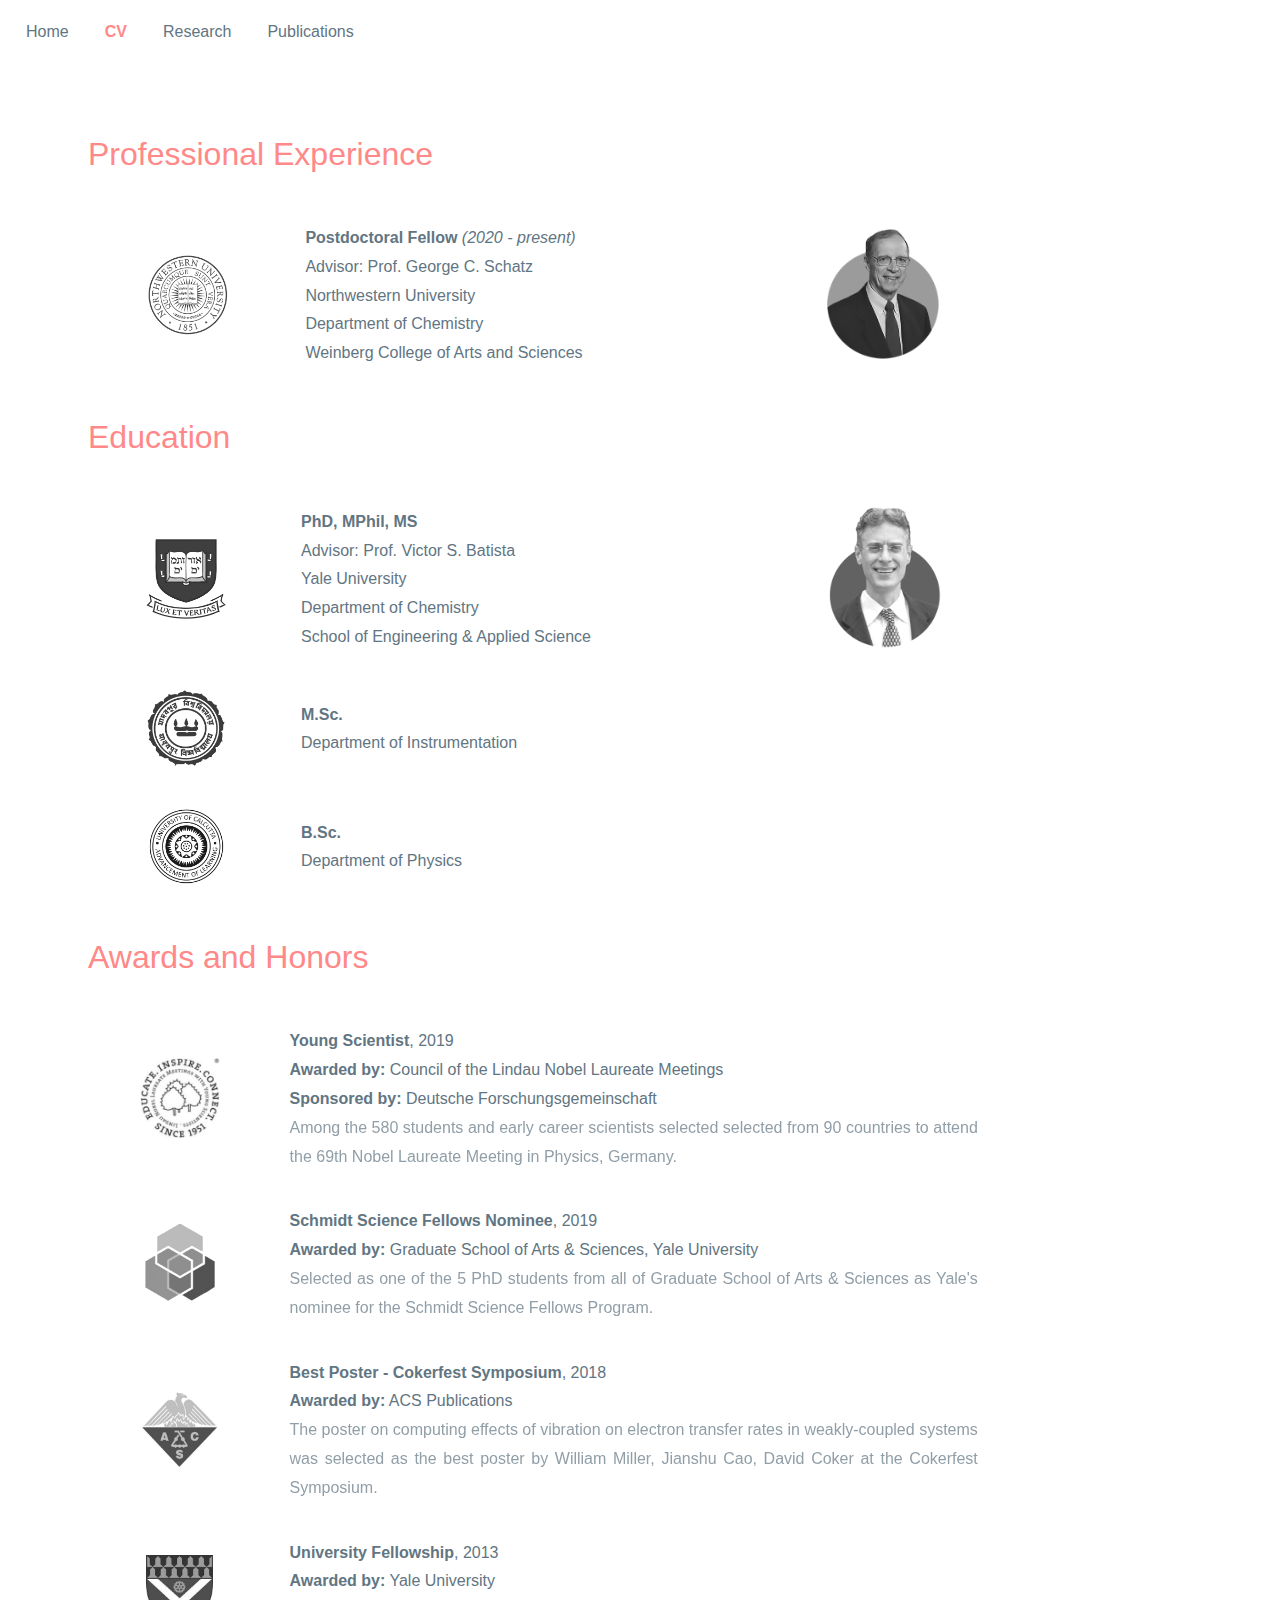
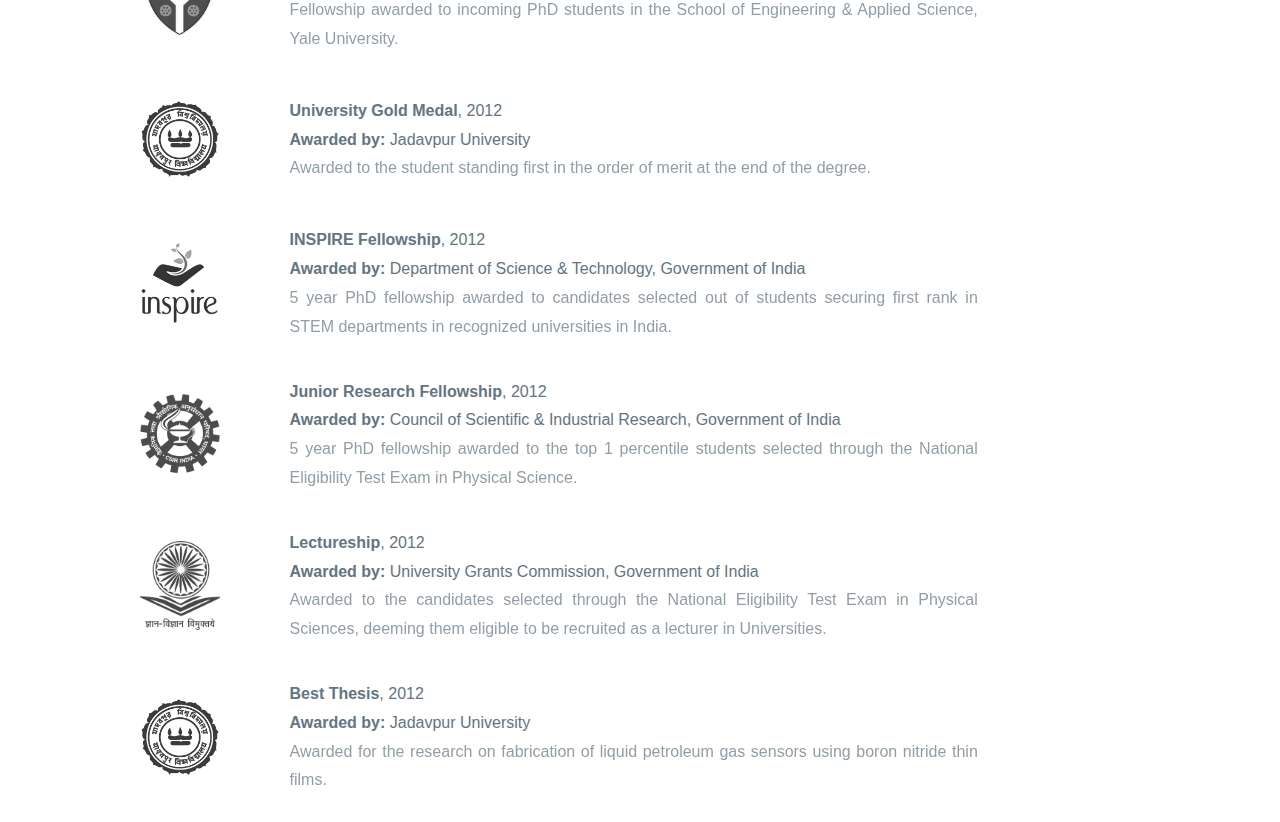
==== commit df0b035b: "Update cv.html" ====
--- a/cv.html
+++ b/cv.html
@@ -30,7 +30,7 @@
 
 <div> <span style="color: #ff8888; text-align: left; font-size: 2rem; padding-left: 0rem"> Professional Experience </span></div>
 
-<div style="width:10rem; height:3rem;border:0px solid #000;"></div>
+<div style="width:10rem; height:2rem;border:0px solid #000;"></div>
     
 <table style="width:80%" class="table2">
 
@@ -38,7 +38,7 @@
 <!-- =======POSTDOC NORTHWESTERN ======   -->
 <!-- ================ooooo=============== -->
 <tr>
-    <td> <div class="saturate" style="text-align: left;">
+    <td> <div class="saturate" style="text-align: center;">
 <p>
     <a href="https://www.northwestern.edu" style="text-decoration: none;">
     <img src="assets/img/logos/nu.png" style="width:5rem; height:5rem;" alt="" hspace="20">
@@ -64,11 +64,11 @@
     
     
     
-<div style="width:10rem; height:3rem;border:0px solid #000;"></div>
+<div style="width:10rem; height:2rem;border:0px solid #000;"></div>
     
 <div> <span style="color: #ff8888; text-align: left; font-size: 2rem; padding-left: 0rem"> Education </span></div>
 
-<div style="width:10rem; height:3rem;border:0px solid #000;"></div>
+<div style="width:10rem; height:2rem;border:0px solid #000;"></div>
     
 <table style="width:80%" class="table2">
 
@@ -138,24 +138,11 @@
     
 </table>
 
-<div style="width:10rem; height:3rem;border:0px solid #000;"></div>
-    
-    
-    
-    
-    
-    
-    
-    
-    
-    
-    
-    
-    
+<div style="width:10rem; height:2rem;border:0px solid #000;"></div>
     
 
 <div> <span style="color: #ff8888; text-align: center; font-size: 2rem; padding-left: 0rem"> Awards and Honors </span></div>
-<div style="width:10rem; height:3rem;border:0px solid #000;"></div>
+<div style="width:10rem; height:2rem;border:0px solid #000;"></div>
     
 <table style="width:80%" class="table2">
 
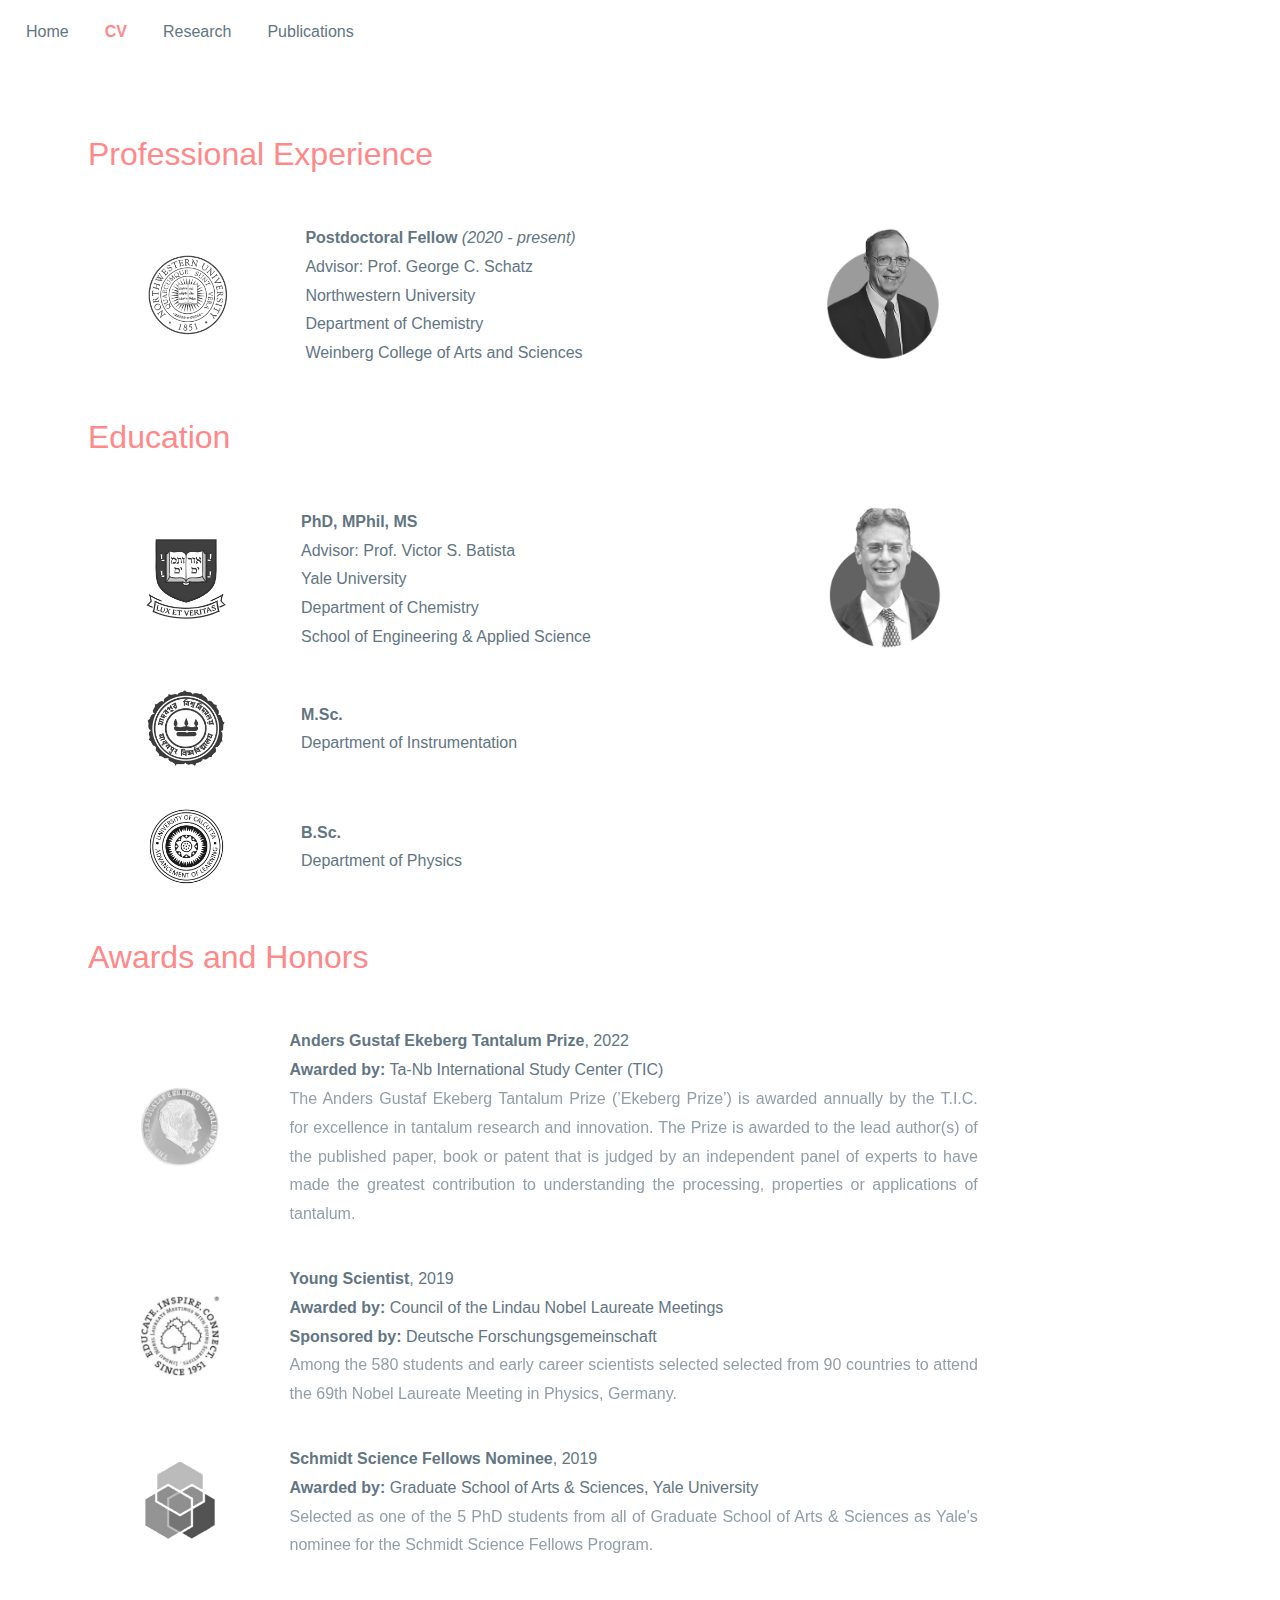
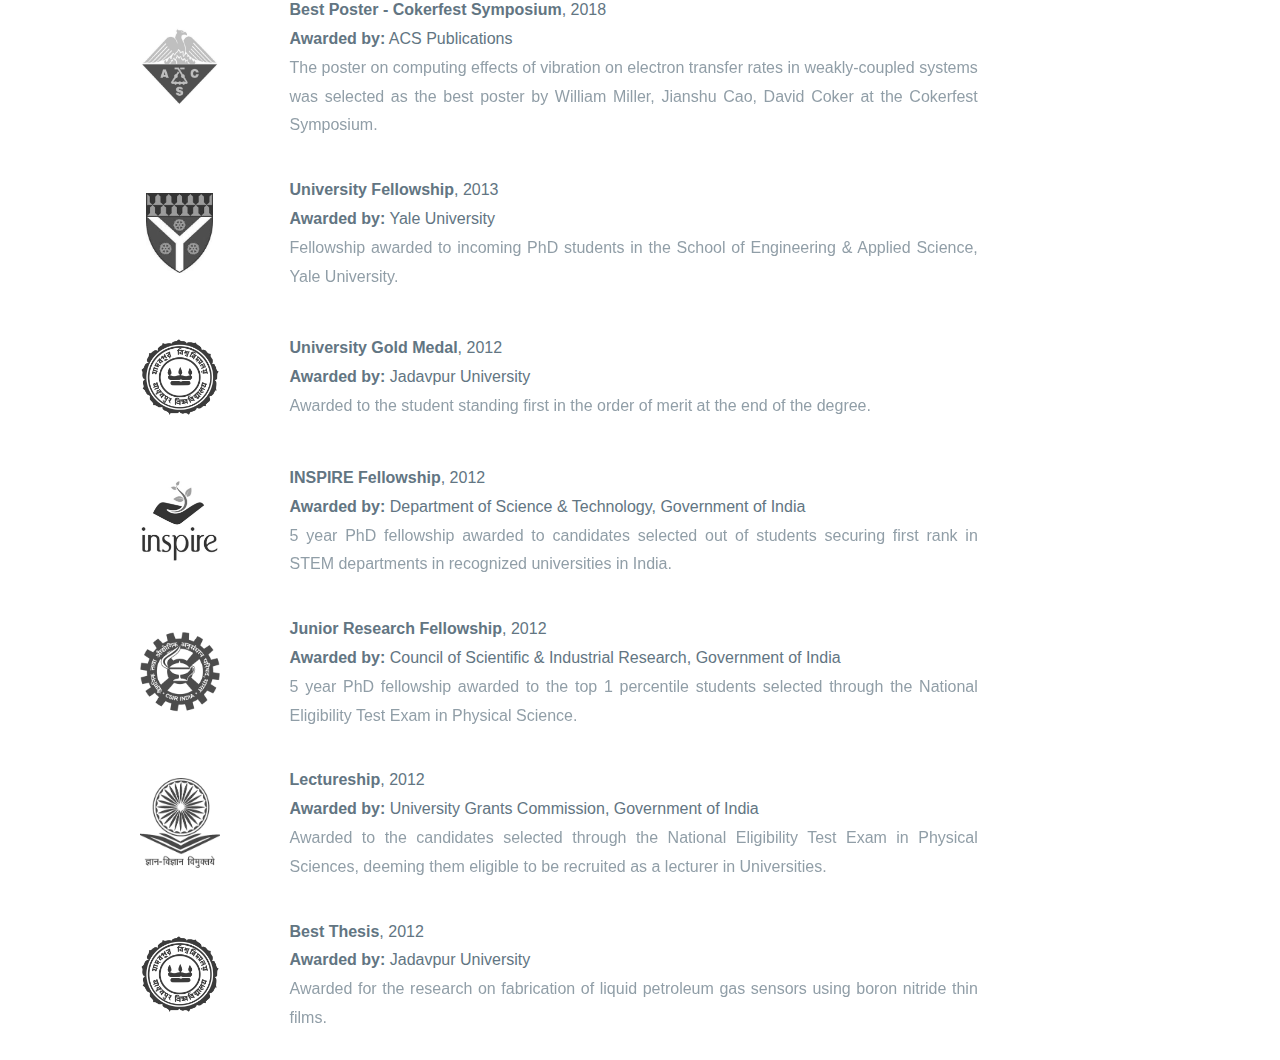
==== commit cf7fffd2: "ekeberg" ====
--- a/cv.html
+++ b/cv.html
@@ -147,6 +147,24 @@
 <table style="width:80%" class="table2">
 
 <!-- ================ooooo=============== -->
+<!--  =========== EKBERG PRIZE ======   -->
+<!-- ================ooooo=============== -->
+<tr>
+    <td style="width:20%"> <div class="saturate" style="text-align: center;">
+<p>
+    <a href="https://www.tanb.org/view/prize" style="text-decoration: none;">
+    <img src="assets/img/logos/ekeberg.png" style="width:5rem; height:5rem;" alt="" hspace="20">
+    </a>
+</p>
+</div>
+    </td>
+    <td> <b>Anders Gustaf Ekeberg Tantalum Prize</b>, 2022<br>
+        <b>Awarded by:</b> Ta-Nb International Study Center (TIC)<br>
+        <span style="opacity: 70%">The Anders Gustaf Ekeberg Tantalum Prize (’Ekeberg Prize’) is awarded annually by the T.I.C. for excellence in tantalum research and innovation. The Prize is awarded to the lead author(s) of the published paper, book or patent that is judged by an independent panel of experts to have made the greatest contribution to understanding the processing, properties or applications of tantalum.</span>
+    </td>
+</tr>
+
+<!-- ================ooooo=============== -->
 <!--  =========== LINDAU MEETING ======   -->
 <!-- ================ooooo=============== -->
 <tr>
--- a/css/styles.css
+++ b/css/styles.css
@@ -160,7 +160,7 @@
 filter: grayscale(100%);
 opacity: 0.9;
 -webkit-filter: grayscale(100%);
--webkit-transition: all 1s ease;
+-webkit-transition: all 0.1s ease;
 }
 
 .saturate img:hover{
@@ -169,7 +169,7 @@
 filter: gray;
 -webkit-filter: grayscale(0%);
 filter: none;
-transition: 1s ease;
+transition: 0.1s ease;
 }
 
 
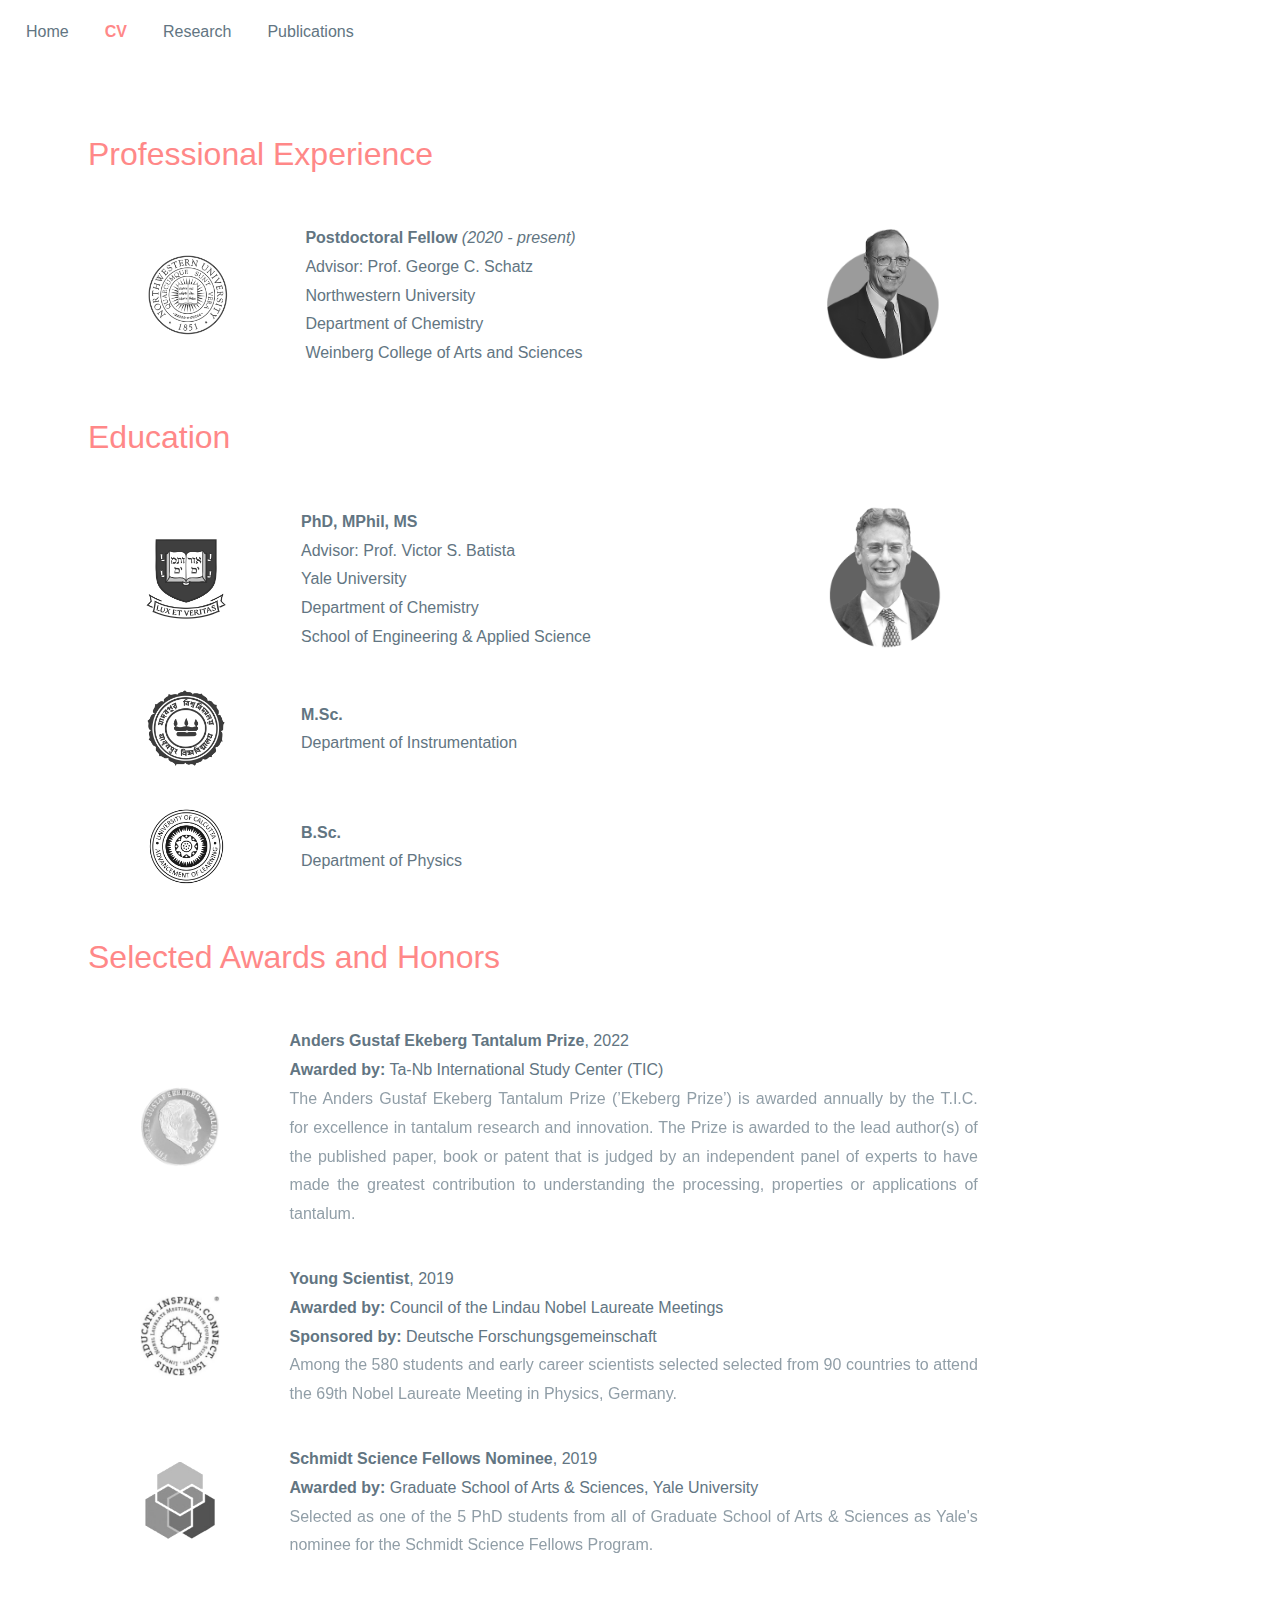
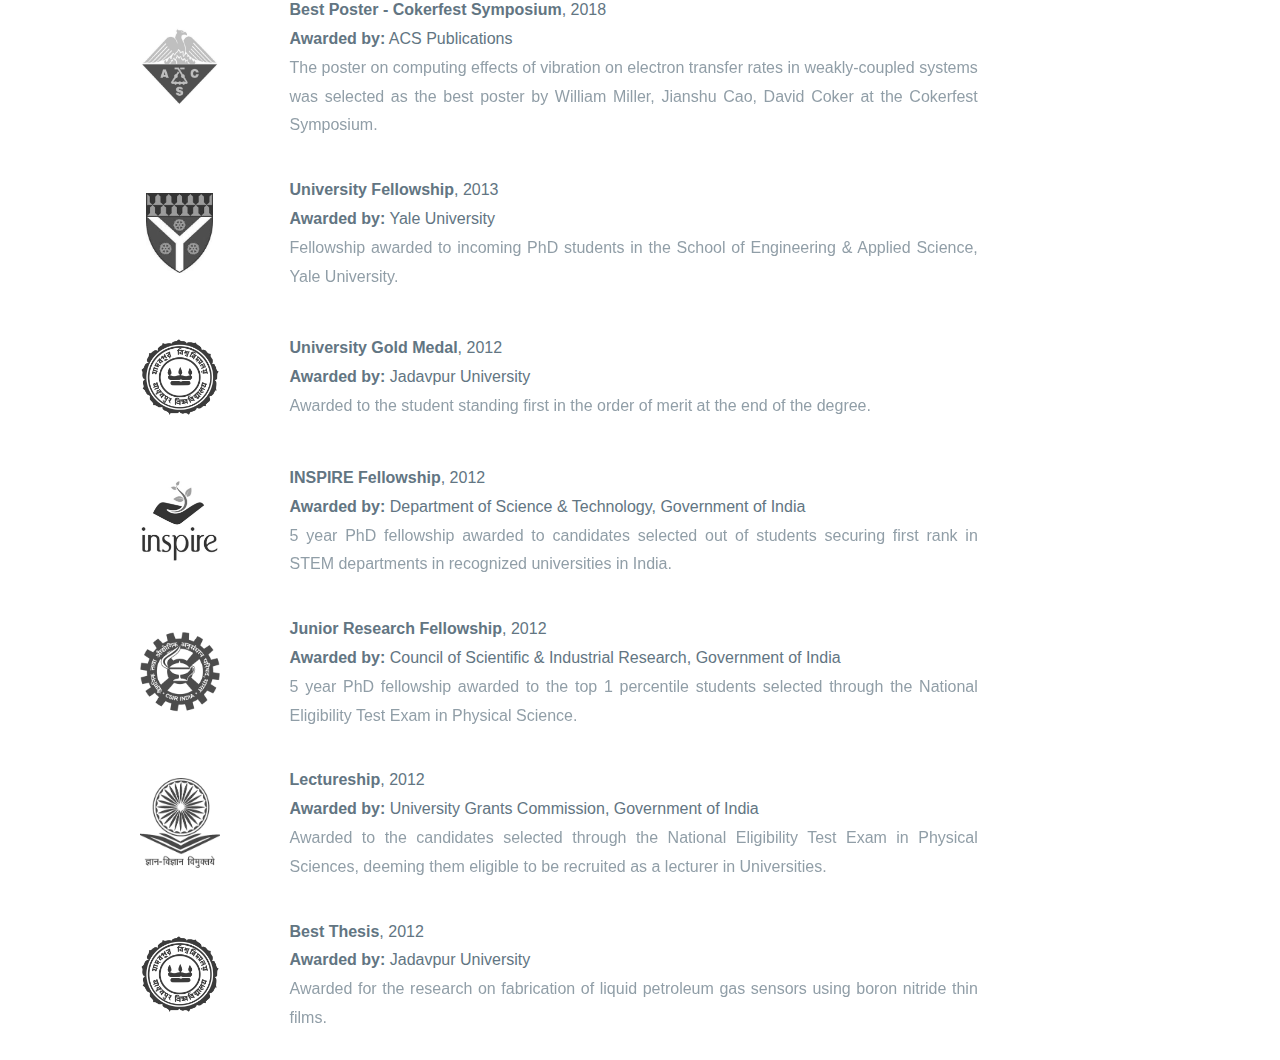
==== commit 173cc3b6: "ekeberg" ====
--- a/cv.html
+++ b/cv.html
@@ -141,7 +141,7 @@
 <div style="width:10rem; height:2rem;border:0px solid #000;"></div>
     
 
-<div> <span style="color: #ff8888; text-align: center; font-size: 2rem; padding-left: 0rem"> Awards and Honors </span></div>
+<div> <span style="color: #ff8888; text-align: center; font-size: 2rem; padding-left: 0rem"> Selected Awards and Honors </span></div>
 <div style="width:10rem; height:2rem;border:0px solid #000;"></div>
     
 <table style="width:80%" class="table2">
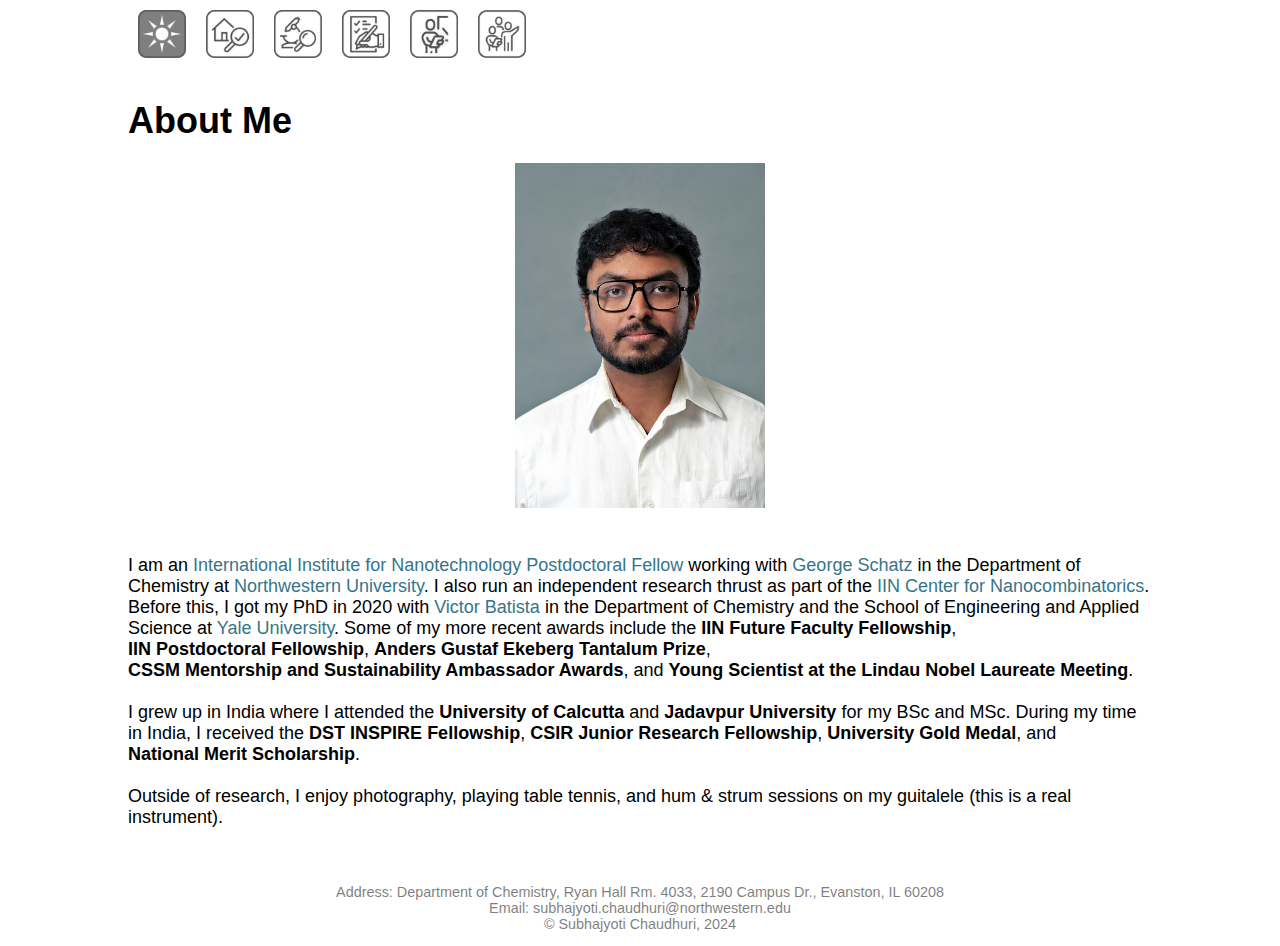
==== commit 61852345: "complete website" ====
--- a/cv.html
+++ b/cv.html
@@ -1,8 +1,9 @@
 <!DOCTYPE html>
 <html lang="en">
 <head>
-    <title>About Me</title>
+    <title>Subhajyoti</title>
     <link rel="stylesheet" href="css/styles.css">
+    <script src="js/scripts.js"></script>
 <meta charset="UTF-8">
 <meta name="viewport" content="width=device-width, initial-scale=1">
 <style>
@@ -10,324 +11,107 @@
   font-family: Arial, Helvetica, sans-serif;
 }
 </style>
+    
 </head>
-<body>
+    
+<body class="generalpage">
+<!-- Start Navigation Bar -->
+<nav id="navbar">
+<!--<h1> </h1> -->
+<button id="modeToggle">
+<img id="modeIcon" src="/assets/img/icons/light.png" alt="Light Mode" />
+</button>
+<button id="navButton" onclick="window.location.href='index.html'">
+    <img src="/assets/img/icons/home.png" alt="Home Icon" />
+</button>
+<button id="navButton" onclick="window.location.href='research.html'">
+    <img src="/assets/img/icons/research.png" alt="Research Icon" />
+</button>
+<button id="navButton" onclick="window.location.href='publications.html'">
+    <img src="/assets/img/icons/publications.png" alt="Publication Icon" />
+</button>
+<button id="navButton" onclick="window.location.href='cv.html'">
+    <img src="/assets/img/icons/cv.png" alt="CV Icon" />
+</button>
+<button id="navButton" onclick="window.location.href='teaching.html'">
+    <img src="/assets/img/icons/teaching.png" alt="FAQ Icon" />
+</button>
+</nav>
+<!-- End Navigation Bar -->
 
-<!-- ================ooooo=============== -->
-<!--   ======== NAVIGATION BAR ========   -->
-<!-- ================ooooo=============== -->
-<div id="navbar" class="sticky">
-  <a href="index.html">Home</a>
-  <a class="active" href="cv.html">CV</a>
-  <a href="research.html">Research</a>
-  <a href="publications.html">Publications</a>
-</div>
-<!-- ================ooooo=============== -->
+<b style="font-size: 2em;">About Me</b><br>
+<br>    
+
     
-<div style="width:10rem; height:5rem;border:0px solid #000;"></div>
-
-<div style="padding-left: 5rem; padding-right: 3rem">
-
-<div> <span style="color: #ff8888; text-align: left; font-size: 2rem; padding-left: 0rem"> Professional Experience </span></div>
-
-<div style="width:10rem; height:2rem;border:0px solid #000;"></div>
-    
-<table style="width:80%" class="table2">
-
-<!-- ================ooooo=============== -->
-<!-- =======POSTDOC NORTHWESTERN ======   -->
-<!-- ================ooooo=============== -->
-<tr>
-    <td> <div class="saturate" style="text-align: center;">
-<p>
-    <a href="https://www.northwestern.edu" style="text-decoration: none;">
-    <img src="assets/img/logos/nu.png" style="width:5rem; height:5rem;" alt="" hspace="20">
-    </a>
-</p>
-</div> </td>
-<td>
-    <b>Postdoctoral Fellow</b> <i>(2020 - present)</i> <br>
-        Advisor: Prof. George C. Schatz<br>
-        Northwestern University<br>
-        Department of Chemistry<br>
-        Weinberg College of Arts and Sciences
-</td>
-<td> <div class="saturate" style="text-align: center; padding-left: 0rem" >
-
-    <a href="https://chemistry.northwestern.edu/people/core-faculty/profiles/george-schatz.html" style="text-decoration: none;">
-    <img src="assets/img/images/schatz.png" style="width:7rem;" alt="" hspace="0">
-    </a>
-
-</div> </td>
-</tr>
-</table>
+<div class="image-container">
+        <img src="/assets/img/prof_pic.jpg" 
+             alt="PES" 
+             class="responsive-image" />
+</div> 
+<br><br>
+I am an <a href="https://www.iinano.org">International Institute for Nanotechnology Postdoctoral Fellow</a> working with <a href="https://chemistry.northwestern.edu/people/core-faculty/profiles/george-schatz.html">George Schatz</a> in the Department of Chemistry at <a href="https://www.northwestern.edu">Northwestern University</a>. I also run an independent research thrust as part of the <a href="https://www.iinano.org/research/nanocombinatorics/">IIN Center for Nanocombinatorics</a>. Before this, I got my PhD in 2020 with <a href="https://chem.yale.edu/faculty/victor-batista">Victor Batista</a> in the Department of Chemistry and the School of Engineering and Applied Science at <a href="https://www.yale.edu">Yale University</a>. Some of my more recent awards include the
+<span class="tooltip">
+<b>IIN Future Faculty Fellowship</b>,
+<span class="tooltiptext">
+I am one of the ten future faculty fellows selected from various STEM departments across Northwestern University and being trained to run a succesful research group at a top R1 institution
+</span>
+</span>
+<span class="tooltip">
+<b>IIN Postdoctoral Fellowship</b>,
+<span class="tooltiptext">
+This prize postdoc fellowship allows me to pursue independent research on developing graph algorithmic methods to study electronic properties in disordered systems. I am now part of the Center for Nanocombinatorics at Northwestern</span>
+</span> 
+<span class="tooltip">
+<b>Anders Gustaf Ekeberg Tantalum Prize</b>,
+<span class="tooltiptext">
+Our team (Penn & Northwestern) was awarded the <i>Ekeberg Prize</i> by the Ta-Nb International Study Center for <i>excellence in tantalum research and innovation</i>. Read more about it in our 2022 Chem. Sci. article (also featured on the cover)
+</span>
+</span>
+<span class="tooltip">
+<b>CSSM Mentorship and Sustainability Ambassador Awards</b>, and
+<span class="tooltiptext">
+I was awarded the <i>Mentorship</i> as well as the <i>Sustainability Ambassador</i> awards by the NSF Center for Sustainable Separation of Metals for exemplary mentorship as well as promoting sustainability in research and leading sustainability outreach efforts in the community
+</span>
+</span>
+<span class="tooltip">
+<b>Young Scientist at the Lindau Nobel Laureate Meeting</b>.
+<span class="tooltiptext">
+Selected among the group of early career researchers from 88 countries to attend the 69th Lindau Nobel Laureate Meeting (Physics)
+in Germany</span>
+</span>   
+<br><br>
     
     
+I grew up in India where I attended the <b>University of Calcutta</b> and <b>Jadavpur University</b> for my BSc and MSc. During my time in India, I received the 
+<span class="tooltip">
+<b>DST INSPIRE Fellowship</b>,
+<span class="tooltiptext">
+5-year PhD fellowship awarded to students standing first in the order of merit in a STEM graduate/ undergraduate program at selected Universities in India</span>
+</span> 
+<span class="tooltip">
+<b>CSIR Junior Research Fellowship</b>,
+<span class="tooltiptext">
+5-year fellowship awarded to the top 150 students in Physical Sciences in India selected through the National Eligibility Test to pursue fully-funded PhD in Physical Sciences</span>
+</span> 
+<span class="tooltip">
+<b>University Gold Medal</b>, and
+<span class="tooltiptext">
+Awarded to the student standing first in the order of merit in the Faculty of Science.</span>
+</span>
+<span class="tooltip">
+<b>National Merit Scholarship</b>.
+<span class="tooltiptext">
+Awarded for securing a rank in the top 50 out of over 500,000 students in the Board Examination
+</span>
+</span> 
+<br><br>
+Outside of research, I enjoy photography, playing table tennis, and hum & strum sessions on my guitalele (this is a real instrument).
     
-<div style="width:10rem; height:2rem;border:0px solid #000;"></div>
-    
-<div> <span style="color: #ff8888; text-align: left; font-size: 2rem; padding-left: 0rem"> Education </span></div>
-
-<div style="width:10rem; height:2rem;border:0px solid #000;"></div>
-    
-<table style="width:80%" class="table2">
-
-<!-- ================ooooo=============== -->
-<!--  =========== PHD YALE ============   -->
-<!-- ================ooooo=============== --> 
-<tr>
-    <td > <div class="saturate" style="text-align: center;">
-<p>
-    <a href="https://www.yale.edu" style="text-decoration: none;">
-    <img src="assets/img/logos/yale.png" style="width:5rem; height:5rem;" alt="" hspace="20">
-    </a>
-</p>
-</div> </td>
-<td>
-    <div style="padding-left: 0rem">
-    <b>PhD, MPhil, MS</b><br>
-        Advisor: Prof. Victor S. Batista<br>
-        Yale University<br>
-        Department of Chemistry<br>
-        School of Engineering & Applied Science
-    </div>
-    </td>
-<td> <div class="saturate" style="text-align: center; padding-left: 0rem" >
-
-    <a href="https://chem.yale.edu/people/victor-batista" style="text-decoration: none;">
-    <img src="assets/img/images/batista.png" style="width:7rem;" alt="" hspace="0">
-    </a>
-
-</div> </td>
-
-</tr>
-<!-- ================ooooo=============== -->
-<!--  =========== MSC JU ==============   -->
-<!-- ================ooooo=============== -->
-<tr>
-    <td> <div class="saturate" style="text-align: center;">
-    <a href="http://www.jaduniv.edu.in" style="text-decoration: none;">
-    <img src="assets/img/logos/ju.png" style="width:5rem; height:5rem;" alt="" hspace="20">
-    </a>
-</div> </td>
-<td>
-    <div style="padding-left: 0rem">
-        <b>M.Sc.</b><br>
-        Department of Instrumentation<br>
-    </div>
-</td>
-    
-</tr>
-<!-- ================ooooo=============== -->
-<!--  =========== BSC CU ==============   -->
-<!-- ================ooooo=============== -->     
-<tr>
-    <td> <div class="saturate" style="text-align: center;">
-    <a href="https://www.caluniv.ac.in" style="text-decoration: none;">
-    <img src="assets/img/logos/cu.png" style="width:5rem; height:5rem;" alt="" hspace="20">
-    </a>
-</div> </td>
-<td>
-    <div style="padding-left: 0rem">
-        <b>B.Sc.</b><br>
-        Department of Physics<br>
-    </div>
-</td>
-
-</tr>
-    
-</table>
-
-<div style="width:10rem; height:2rem;border:0px solid #000;"></div>
-    
-
-<div> <span style="color: #ff8888; text-align: center; font-size: 2rem; padding-left: 0rem"> Selected Awards and Honors </span></div>
-<div style="width:10rem; height:2rem;border:0px solid #000;"></div>
-    
-<table style="width:80%" class="table2">
-
-<!-- ================ooooo=============== -->
-<!--  =========== EKBERG PRIZE ======   -->
-<!-- ================ooooo=============== -->
-<tr>
-    <td style="width:20%"> <div class="saturate" style="text-align: center;">
-<p>
-    <a href="https://www.tanb.org/view/prize" style="text-decoration: none;">
-    <img src="assets/img/logos/ekeberg.png" style="width:5rem; height:5rem;" alt="" hspace="20">
-    </a>
-</p>
-</div>
-    </td>
-    <td> <b>Anders Gustaf Ekeberg Tantalum Prize</b>, 2022<br>
-        <b>Awarded by:</b> Ta-Nb International Study Center (TIC)<br>
-        <span style="opacity: 70%">The Anders Gustaf Ekeberg Tantalum Prize (’Ekeberg Prize’) is awarded annually by the T.I.C. for excellence in tantalum research and innovation. The Prize is awarded to the lead author(s) of the published paper, book or patent that is judged by an independent panel of experts to have made the greatest contribution to understanding the processing, properties or applications of tantalum.</span>
-    </td>
-</tr>
-
-<!-- ================ooooo=============== -->
-<!--  =========== LINDAU MEETING ======   -->
-<!-- ================ooooo=============== -->
-<tr>
-    <td style="width:20%"> <div class="saturate" style="text-align: center;">
-<p>
-    <a href="https://www.lindau-nobel.org" style="text-decoration: none;">
-    <img src="assets/img/logos/lindau.jpeg" style="width:5rem; height:5rem;" alt="" hspace="20">
-    </a>
-</p>
-</div>
-    </td>
-    <td> <b>Young Scientist</b>, 2019<br>
-        <b>Awarded by:</b> Council of the Lindau Nobel Laureate Meetings<br>
-        <b>Sponsored by:</b> Deutsche Forschungsgemeinschaft<br>
-        <span style="opacity: 70%">Among the 580 students and early career scientists selected selected from 90 countries to attend the 69th Nobel Laureate Meeting in Physics, Germany.</span>
-    </td>
-</tr>
-
-<!-- ================ooooo=============== -->
-<!--  ======= SCHMIDT FELLOWSHIP ======   -->
-<!-- ================ooooo=============== -->
-<tr>
-    <td> <div class="saturate" style="text-align: center;">
-<p>
-    <a href="https://schmidtsciencefellows.org" style="text-decoration: none;">
-    <img src="assets/img/logos/schmidt.png" style="width:5rem; height:5rem;" alt="" hspace="20">
-    </a>
-</p>
-</div> </td>
-
-<td> <b>Schmidt Science Fellows Nominee</b>, 2019<br>
-        <b>Awarded by:</b> Graduate School of Arts & Sciences, Yale University<br>
-        <span style="opacity: 70%">Selected as one of the 5 PhD students from all of Graduate School of Arts & Sciences as Yale's nominee for the Schmidt Science Fellows Program.</span>
-</td>
-</tr>
-
-<!-- ================ooooo=============== -->
-<!--   ==== COKERFEST POSTER ACS ======   -->
-<!-- ================ooooo=============== -->
-<tr>
-    <td> <div class="saturate" style="text-align: center;">
-<p>
-    <a href="https://pubs.acs.org" style="text-decoration: none;">
-    <img src="assets/img/logos/acs.jpg" style="width:5rem; height:5rem;" alt="" hspace="20">
-    </a>
-</p>
-</div> </td>
-
-<td> <b>Best Poster - Cokerfest Symposium</b>, 2018<br>
-        <b>Awarded by:</b> ACS Publications<br>
-        <span style="opacity: 70%">The poster on computing effects of vibration on electron transfer rates in weakly-coupled systems was selected as the best poster by William Miller, Jianshu Cao, David Coker at the Cokerfest Symposium.</span>
-</td>
-</tr>
-
-<!-- ================ooooo=============== -->
-<!--   ==== YALE UNIV FELLOWSHIP ======   -->
-<!-- ================ooooo=============== -->
-<tr>
-    <td> <div class="saturate" style="text-align: center;">
-<p>
-    <a href="https://seas.yale.edu" style="text-decoration: none;">
-    <img src="assets/img/logos/yale_seas.jpeg" style="width:4.2rem; height:5rem;" alt="" hspace="20">
-    </a>
-</p>
-</div> </td>
-
-<td> <b>University Fellowship</b>, 2013<br>
-        <b>Awarded by:</b> Yale University<br>
-        <span style="opacity: 70%">Fellowship awarded to incoming PhD students in the School of Engineering & Applied Science, Yale University.</span>
-</td>
-</tr>
-    
-<!-- ================ooooo=============== -->
-<!--   ======== JU GOLD MEDAL =========   -->
-<!-- ================ooooo=============== -->
-<tr>
-    <td> <div class="saturate" style="text-align: center;">
-<p>
-    <a href="http://www.jaduniv.edu.in" style="text-decoration: none;">
-    <img src="assets/img/logos/ju.png" style="width:5rem; height:5rem;" alt="" hspace="20">
-    </a>
-</p>
-</div> </td>
-
-<td> <b>University Gold Medal</b>, 2012<br>
-        <b>Awarded by:</b> Jadavpur University<br>
-        <span style="opacity: 70%">Awarded to the student standing first in the order of merit at the end of the degree.</span>
-</td>
-</tr> 
-
-<!-- ================ooooo=============== -->
-<!--   ======== DST INSPIRTE ==========   -->
-<!-- ================ooooo=============== -->
-<tr>
-    <td> <div class="saturate" style="text-align: center;">
-<p>
-    <a href="https://www.online-inspire.gov.in" style="text-decoration: none;">
-    <img src="assets/img/logos/inspire.png" style="width:5rem; height:5rem;" alt="" hspace="20">
-    </a>
-</p>
-</div> </td>
-
-<td> <b>INSPIRE Fellowship</b>, 2012<br>
-        <b>Awarded by:</b> Department of Science & Technology, Government of India<br>
-        <span style="opacity: 70%">5 year PhD fellowship awarded to candidates selected out of students securing first rank in STEM departments in recognized universities in India.</span>
-</td>
-</tr>
-
-<!-- ================ooooo=============== -->
-<!--   ============ CSIR JRF ==========   -->
-<!-- ================ooooo=============== -->
-<tr>
-    <td> <div class="saturate" style="text-align: center;">
-<p>
-    <a href="https://www.csir.res.in" style="text-decoration: none;">
-    <img src="assets/img/logos/csir.png" style="width:5rem; height:5rem;" alt="" hspace="20">
-    </a>
-</p>
-</div> </td>
-
-<td> <b>Junior Research Fellowship</b>, 2012<br>
-        <b>Awarded by:</b> Council of Scientific & Industrial Research, Government of India<br>
-        <span style="opacity: 70%">5 year PhD fellowship awarded to the top 1 percentile students selected through the National Eligibility Test Exam in Physical Science.</span>
-</td>
-</tr>    
-
-<!-- ================ooooo=============== -->
-<!--  ======== UGC LECTURESHIP ========   -->
-<!-- ================ooooo=============== -->
-<tr>
-    <td> <div class="saturate" style="text-align: center;">
-<p>
-    <a href="https://www.ugc.ac.in" style="text-decoration: none;">
-    <img src="assets/img/logos/ugc.png" style="width:5rem; height:5.6rem;" alt="" hspace="20">
-    </a>
-</p>
-</div> </td>
-
-<td> <b>Lectureship</b>, 2012<br>
-        <b>Awarded by:</b> University Grants Commission, Government of India<br>
-        <span style="opacity: 70%">Awarded to the candidates selected through the National Eligibility Test Exam in Physical Sciences, deeming them eligible to be recruited as a lecturer in Universities.</span>
-</td>
-</tr> 
-    
-<!-- ================ooooo=============== -->
-<!--   ======== BEST THESIS ===========   -->
-<!-- ================ooooo=============== -->   
-<tr>
-    <td> <div class="saturate" style="text-align: center;">
-<p>
-    <a href="http://www.jaduniv.edu.in" style="text-decoration: none;">
-    <img src="assets/img/logos/ju.png" style="width:5rem; height:5rem;" alt="" hspace="20">
-    </a>
-</p>
-</div> </td>
-
-<td> <b>Best Thesis</b>, 2012<br>
-        <b>Awarded by:</b> Jadavpur University<br>
-        <span style="opacity: 70%">Awarded for the research on fabrication of liquid petroleum gas sensors using boron nitride thin films.</span>
-</td>
-</tr>
-    
-</table>
-    </div>
+<br><br><br>
+<p class="smalltextcenter" style="text-align: center; opacity: 50%; font-size: 80%">
+Address: Department of Chemistry, Ryan Hall Rm. 4033, 2190 Campus Dr., Evanston, IL 60208 <br>
+Email: subhajyoti.chaudhuri@northwestern.edu<br>
+&copy; Subhajyoti Chaudhuri, 2024</p>
+<script src="js/scripts.js"></script>
 </body>
 </html>--- a/css/styles.css
+++ b/css/styles.css
@@ -1,244 +1,173 @@
-/* =========================================== */
-/* ==== TABLE STYLE FOR PUBLICATIONS LIST ==== */
-/* =========================================== */
-table.table1
-table.table1 tr, td {
-  border:1px solid #ffffff;
-  border-collapse: collapse;
-  text-align: justify;
-  padding-bottom: 1rem;
-  padding-top: 1rem;
+@media (max-width: 600px) {
+    body {
+        font-size: 14px; /* Smaller font size for small screens */
+    }
 }
 
-table.table1 th:nth-child(even),table.table1 td:nth-child(1) {
-    font-size: 25pt ;
-    font-weight: bolder;
-    color: #ff8888;
-    padding-left: 0rem;
-    padding-right: 2rem;
-    width:10%;
+@media (min-width: 601px) and (max-width: 1200px) {
+    body {
+        font-size: 18px; /* Medium font size for medium screens */
+    }
 }
 
-table.table1 th:nth-child(even),table.table1 td:nth-child(2) {
-    font-size: 16;
-    color: #627582;
-    padding-left: 0rem;
-    padding-right: 2rem;
-    width:90%;
-    line-height: 1.8;
-    text-align: justify;
-}
-/* =========================================== */
-
-
-
-/* ================================= */
-/* ==== TABLE STYLE FOR CV PAGE ==== */
-/* ================================= */
-table.table2
-table.table2 tr, td {
-  border:1px solid #ffffff;
-  border-collapse: collapse;
-  text-align: justify;
-  padding-bottom: 1rem;
-  padding-top: 1rem;
-}
-
-table.table2 th:nth-child(even),table.table2 td:nth-child(1) {
-    font-size: 7pt ;
-    font-weight: bolder;
-    color: #ff8888;
-    padding-left: 0rem;
-}
-
-table.table2 th:nth-child(even),table.table2 td:nth-child(2) {
-    font-size: 16 rem;
-    color: #627582;
-    padding-left: 1rem;
-    padding-right: 1rem;
-    line-height: 1.8;
-    text-align: justify;
-}
-
-table.table2 th:nth-child(even),table.table2 td:nth-child(3) {
-    font-size: 16;
-    color: #627582;
-    padding-left: 0rem;
-    padding-right: 1rem;
-    align-content: left;
-}
-/* =========================================== */
-
-
-/* Style the navbar */
-#navbar {
-  overflow: hidden;
-  background-color: #ffffff;
-}
-
-/* Navbar links */
-#navbar a {
-  float: left;
-  display: block;
-  color: #627582;
-  text-align: center;
-  padding: 15px 18px;
-  text-decoration: none;
-  font-size: 16px;
-  position: sticky;
-    top: 0;
-}
-
-/* Change the color of links on hover */
-#navbar a:hover {
-  background-color: #ffffff;
-  color: #627582;
-  font-size: 20px;
-}
-
-/* Add a color to the active/current link */
-#navbar a.active {
-  background-color: #ffffff;
-  color: #ff8888;
-  font-size: 16px;
-  font-weight: bolder;
-}
-
-/* Page content */
-.content {
-  padding: 16px;
-}
-
-/* The sticky class is added to the navbar with JS when it reaches its scroll position */
-.sticky {
-  position: fixed;
-  position: -webkit-sticky;
-  position: sticky;
-  top: 0;
-  width: 100%;
-}
-
-/* Add some top padding to the page content to prevent sudden quick movement (as the navigation bar gets a new position at the top of the page (position:fixed and top:0) */
-.sticky + .content {
-  padding-top: 60px;
+@media (min-width: 1201px) {
+    body {
+        font-size: 20px; /* Larger font size for large screens */
+    }
 }
 
 
-
-/* ==== HOVER SATURATION EFFECT ==== */
-.color img{
-filter: grayscale(70%);
-opacity: 0.4;
--webkit-filter: grayscale(70%);
--webkit-transition: all 1s ease;
+body {
+    font-size: 18px; /* Default font size */
+    transition: background-color 0.3s, color 0.3s;
+    background-color: #ffffff; /* Light mode background */
+    color: #000000; /* Light mode text */
+    font-family: Arial, sans-serif;
+    margin: 0% 10%; /* 0 margin for top/bottom, 5% for left/right */
+    padding: 0; /* Optional: Reset any default padding */
 }
 
-.color img:hover{
-opacity: 0.8;
-filter: grayscale(0%);
-filter: gray;
--webkit-filter: grayscale(0%);
-filter: none;
-transition: 1s ease;
+.dark-mode {
+    background-color: #18191A; /* Dark mode background */
+    color: #E6E6E6; /* Dark mode text */
 }
 
-
-/* ==== HOVER GROW EFFECT ==== */
-.grow img{
-transition: 1s ease;
+body.generalpage {
+    margin-top: 100px; /* Top margin for the research page */
 }
 
-.grow img:hover{
--webkit-transform: scale(1.2);
--ms-transform: scale(1.2);
-transform: scale(1.2);
-transition: 1s ease;
+nav {
+    position: fixed; /* Fix the navbar to the top */
+    top: 0; /* Align it to the top of the viewport */
+    width: flex; /* Full width */
+    background-color: rgba(255, 255, 255, 0.9); /* Semi-transparent background */
+    color: #000; /* Text color */
+    padding: 20px 0; /* Padding for the navbar */
+    z-index: 1000; /* Ensure it appears above other content */
+    transition: background-color 0.3s; /* Optional: Smooth transition for background color */
+    display: flex;
+    justify-content: flex-end;
+    align-items: center;
+    background-color: transparent; /* Light mode nav background */
+    color: #000000; /* Light mode text */
+    padding: 0px 0px;
 }
 
-/* ==== HOVER SATURATION EFFECT ==== */
-.saturate img{
-filter: grayscale(100%);
-opacity: 0.9;
--webkit-filter: grayscale(100%);
--webkit-transition: all 0.1s ease;
+nav.dark-mode {
+    background-color: transparent; /* Dark mode nav background */
+    color: #ffffff; /* Dark mode text */
 }
 
-.saturate img:hover{
-opacity: 1;
-filter: grayscale(0%);
-filter: gray;
--webkit-filter: grayscale(0%);
-filter: none;
-transition: 0.1s ease;
+#modeToggle {
+    margin: 0px 0;
+    padding: 10px 10px;
+    border: none;
+    cursor: pointer;
+    display: flex; /* Flex display for alignment */
+
+    background-color: transparent;
 }
 
-
-
-
-.colortext{
-  color: #627582;
-}
-.colortext:hover {
-color: #ff8888;
+img {
+    width: 48px; /* Adjust size as needed */
+    height: 48px; /* Adjust size as needed */
 }
 
-.center {
-  display: block;
-  margin-left: auto;
-  margin-right: auto;
-  width: 20%;
+#navButton {
+    border: none; /* Remove default button border */
+    padding: 10px 10px;
+    margin: 0px 0;
+    background-color: transparent; /* Transparent background */
+    cursor: pointer; /* Pointer cursor on hover */
+    display: flex; /* Flex display for alignment */
+    align-items: center; /* Center icon vertically */
 }
 
-.bigtextcenter {
-  color: #627582;
-  font-size: 30px;
-  text-align: center;
+#navButton img {
+    width: 48px; /* Icon width */
+    height: 48px; /* Icon height */
 }
 
-.smalltextcenter {
-  color: #627582;
-  font-size: 15px;
-  text-align: center;
+a {
+    color: #367589;
+    text-decoration: none;
 }
 
-.pubno {
-  color: #627582;
-  font-size: 15px;
-  padding: 5em 5rem;
-  line-height: 1.8;
-  text-align: justify;
+.dark-mode a {
+    color: #f69284;
+    text-decoration: none;
 }
 
-.publist {
-  color: #627582;
-  font-size: 15px;
-  padding: 5rem;
-  line-height: 1.8;
-  text-align: justify;
+a:hover {
+    text-decoration: underline; /* Underline on hover */
 }
 
+#slideshow {
+    position: relative;
+    width: 100%; /* Set width, adjust as needed */
+    max-width: 100%; /* Use full width up to max */
+    margin: 0% auto; /* Center the slideshow with 20% top/bottom margin */
+    padding-top: 60%; /* Maintain a 16:9 aspect ratio */
+    overflow: hidden; /* Prevent overflow of slides */
+}
 
-.mainimg {
-    width: 100;
-    height: 15rem;
-    background-image: url(../assets/img/images/subha.png);
-    background-repeat: no-repeat;
-    background-size: 15rem;
-    background-position: center center;;
+.slide {
+    position: absolute; /* Stack slides on top of each other */
+    top: 0;
+    left: 0;
+    width: 100%;
+    height: 100%; /* Ensure the slide fills the wrapper */
+    opacity: 0; /* Start with slides hidden */
+    transition: opacity 0.5s ease-in-out; /* Fade transition */
 }
-.mainimg:hover {
-    background-image: url(../assets/img/images/subha2.png);
-    background-repeat: no-repeat;
-    background-size: 15rem;
-    background-position: center center;;
 
+.slide.active {
+    opacity: 1; /* Show the active slide */
+}
 
+.slide img {
+    width: 100%; /* Fill the width of the slide */
+    height: 100%; /* Fill the height of the slide */
+    object-fit: cover; /* Maintain aspect ratio and cover the entire area */
+}
 
+.image-container {
+            text-align: center; /* Center the image */
+        }
+.responsive-image {
+            width: 15%; /* Full width */
+            max-width: 800px; /* Maximum width */
+    min-width: 250px;
+            height: auto; /* Maintain aspect ratio */
+}
 
-div.container {
-      display:inline-block;
-    }
+        /* Style for the tooltip container */
+        .tooltip {
+            position: relative; /* Positioning for the tooltip */
+            display: inline-block; /* Only takes up as much space as the text */
+            cursor: pointer; /* Changes cursor to pointer on hover */
+        }
 
-    p {
-      text-align:center;
-    }+        /* Tooltip text styling */
+        .tooltip .tooltiptext {
+            visibility: hidden; /* Hidden by default */
+            width: 300px; /* Width of the tooltip */
+            background-color: black; /* Background color */
+            color: white; /* Text color */
+            text-align: center; /* Centered text */
+            border-radius: 5px; /* Rounded corners */
+            padding: 5px; /* Padding around text */
+            position: absolute; /* Positioning the tooltip */
+            z-index: 1; /* Ensure it appears above other elements */
+            bottom: 125%; /* Position above the text */
+            left: 50%; /* Center horizontally */
+            margin-left: -60px; /* Adjust to align center */
+            opacity: 0; /* Start invisible */
+            transition: opacity 0.3s; /* Fade effect */
+        }
+
+        /* Show the tooltip text when hovering */
+        .tooltip:hover .tooltiptext {
+            visibility: visible; /* Make it visible */
+            opacity: 1; /* Make it fully opaque */
+        }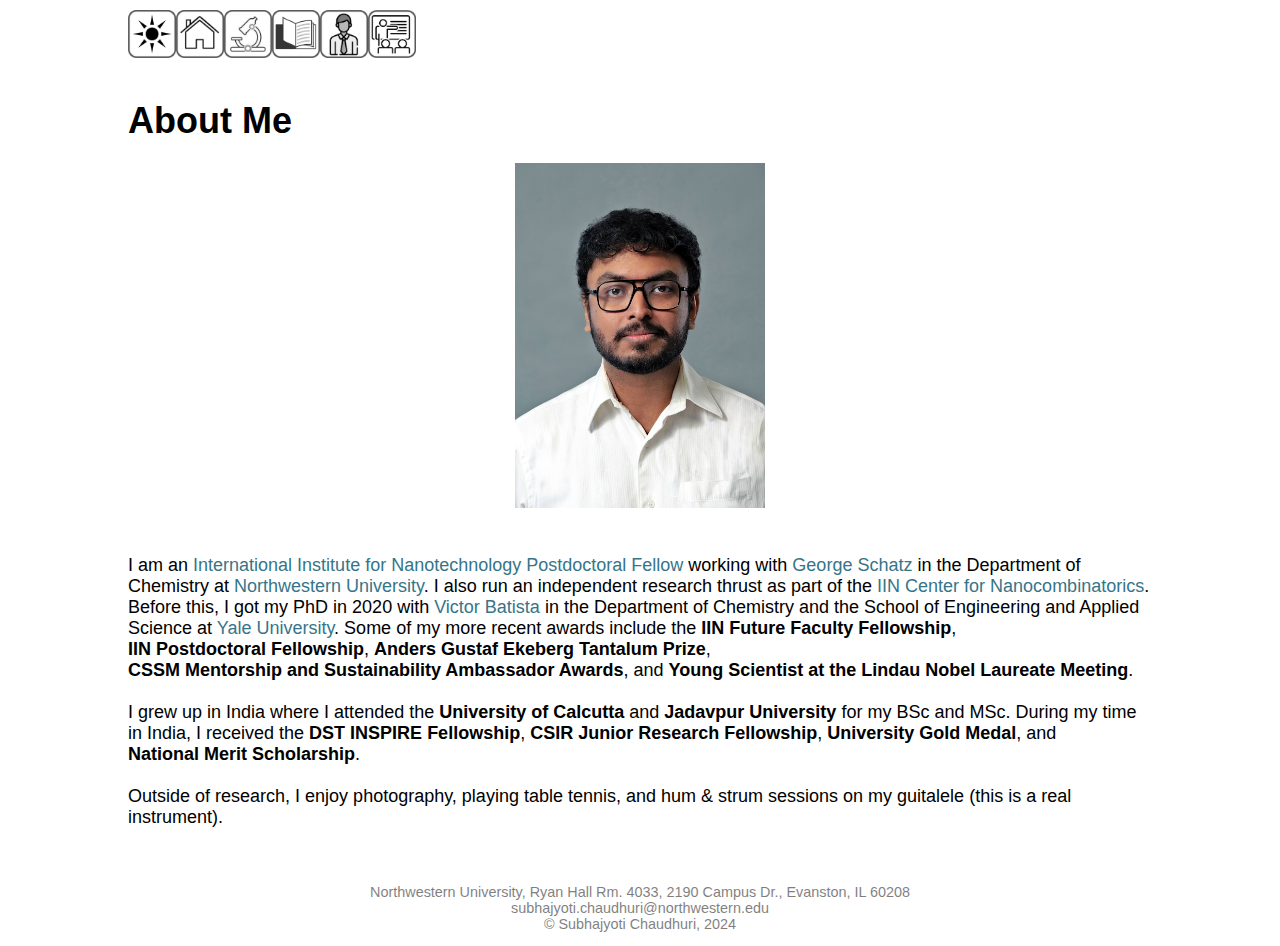
==== commit e8f1ce49: "update footer" ====
--- a/cv.html
+++ b/cv.html
@@ -109,8 +109,8 @@
     
 <br><br><br>
 <p class="smalltextcenter" style="text-align: center; opacity: 50%; font-size: 80%">
-Address: Department of Chemistry, Ryan Hall Rm. 4033, 2190 Campus Dr., Evanston, IL 60208 <br>
-Email: subhajyoti.chaudhuri@northwestern.edu<br>
+Northwestern University, Ryan Hall Rm. 4033, 2190 Campus Dr., Evanston, IL 60208 <br>
+subhajyoti.chaudhuri@northwestern.edu<br>
 &copy; Subhajyoti Chaudhuri, 2024</p>
 <script src="js/scripts.js"></script>
 </body>
--- a/css/styles.css
+++ b/css/styles.css
@@ -25,6 +25,7 @@
     font-family: Arial, sans-serif;
     margin: 0% 10%; /* 0 margin for top/bottom, 5% for left/right */
     padding: 0; /* Optional: Reset any default padding */
+    position: relative; /* Position relative to contain absolute children */
 }
 
 .dark-mode {
@@ -60,7 +61,7 @@
 
 #modeToggle {
     margin: 0px 0;
-    padding: 10px 10px;
+    padding: 10px 0px;
     border: none;
     cursor: pointer;
     display: flex; /* Flex display for alignment */
@@ -75,7 +76,7 @@
 
 #navButton {
     border: none; /* Remove default button border */
-    padding: 10px 10px;
+    padding: 10px 0px;
     margin: 0px 0;
     background-color: transparent; /* Transparent background */
     cursor: pointer; /* Pointer cursor on hover */
@@ -106,7 +107,8 @@
     position: relative;
     width: 100%; /* Set width, adjust as needed */
     max-width: 100%; /* Use full width up to max */
-    margin: 0% auto; /* Center the slideshow with 20% top/bottom margin */
+    padding: 0;
+    margin: 0% 0%; /* Center the slideshow with 20% top/bottom margin */
     padding-top: 60%; /* Maintain a 16:9 aspect ratio */
     overflow: hidden; /* Prevent overflow of slides */
 }
@@ -116,6 +118,7 @@
     top: 0;
     left: 0;
     width: 100%;
+    margin: 0;
     height: 100%; /* Ensure the slide fills the wrapper */
     opacity: 0; /* Start with slides hidden */
     transition: opacity 0.5s ease-in-out; /* Fade transition */
